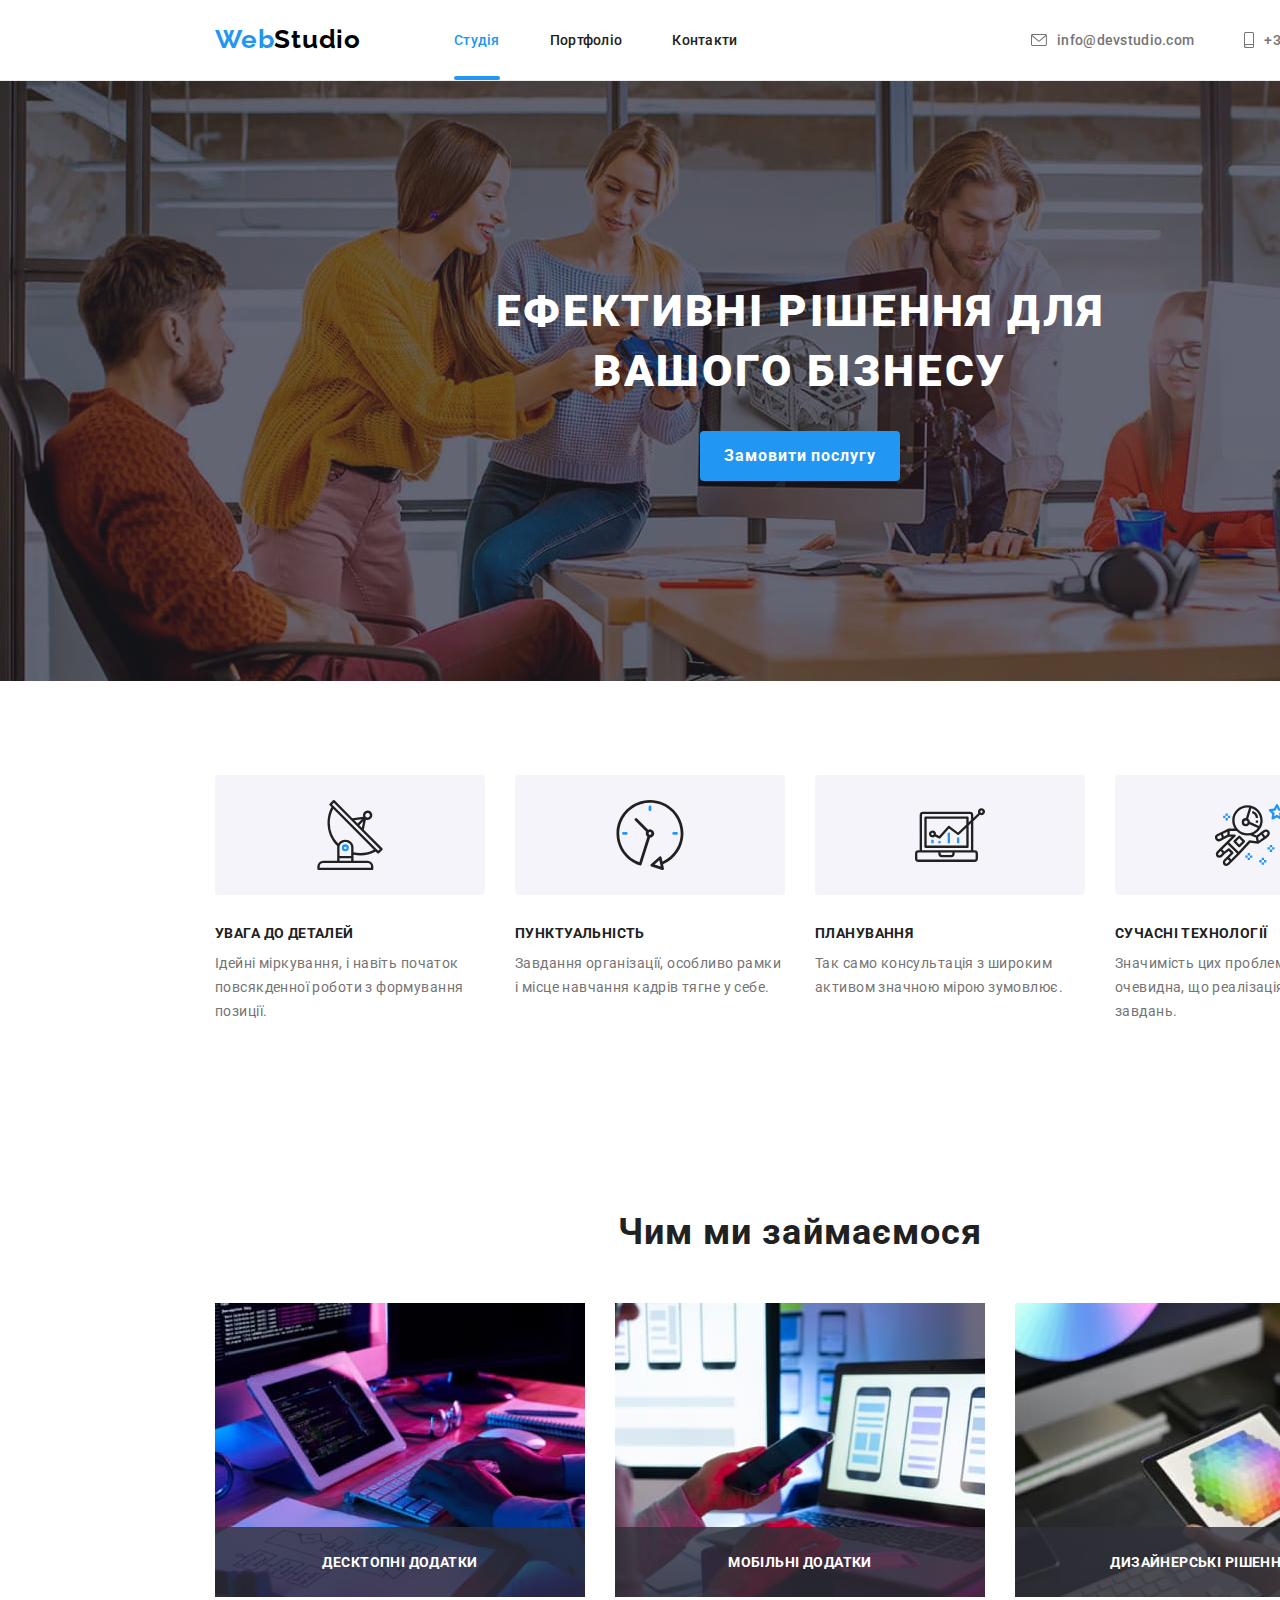
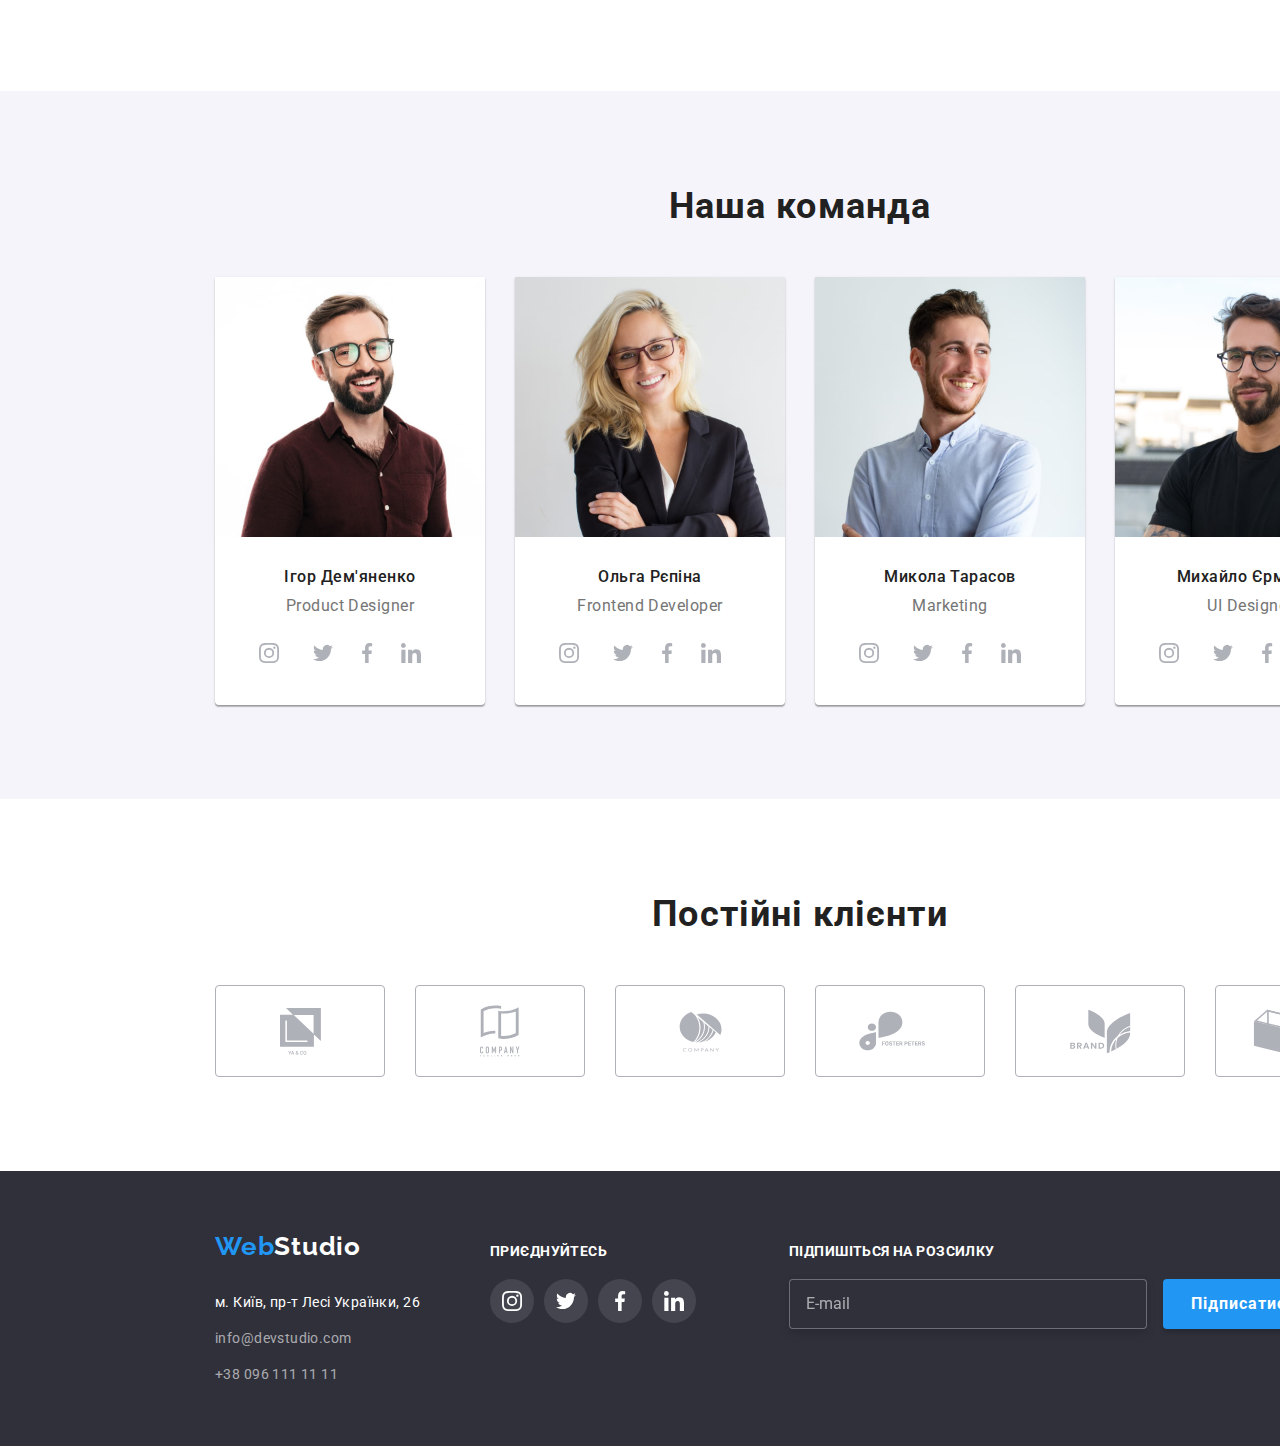
==== index.html @ 1dd20a49 "Виконано рефакторинг HTML-коду та CSS-коду проекту" ====
<!DOCTYPE html>
<html lang="uk">
  <head>
    <meta charset="UTF-8" />
    <meta http-equiv="X-UA-Compatible" content="IE=edge" />
    <meta name="viewport" content="width=device-width, initial-scale=1.0" />
    <title>Web Studio</title>
    <link rel="preconnect" href="https://fonts.googleapis.com" />
    <link rel="preconnect" href="https://fonts.gstatic.com" crossorigin />
    <link
      href="https://fonts.googleapis.com/css2?family=Raleway:wght@700&family=Roboto:wght@400;500;700;900&display=swap"
      rel="stylesheet"
    />
    <link rel="stylesheet" href="./css/main.min.css" />
  </head>
  <body>
    <!-- header -->
    <header class="header">
      <div class="container flex-cont">
        <a class="header-logo" href="./index.html" lang="en" rel="noopener noreferrer nofollow">
          <span class="header-logo__color">Web</span>Studio</a
        >
        <nav class="navigation">
          <ul class="navigation__list list">
            <li class="navigation__item">
              <a
                href="./index.html"
                class="navigation__link current"
                rel="noopener noreferrer nofollow"
                >Студія</a
              >
            </li>
            <li class="navigation__item">
              <a href="./portfolio.html" class="navigation__link" rel="noopener noreferrer nofollow"
                >Портфоліо</a
              >
            </li>
            <li class="navigation__item">
              <a href="/" class="navigation__link" rel="noopener noreferrer nofollow">Контакти</a>
            </li>
          </ul>
        </nav>
        <ul class="contact__list list">
          <li class="contact__item">
            <a
              href="mailto:info@devstudio.com"
              class="contact__mail"
              rel="noopener noreferrer nofollow"
              ><svg class="contact__mail-icon" width="16" height="12">
                <use href="./images/icons.svg#icon-envelope"></use></svg
              >info@devstudio.com</a
            >
          </li>
          <li class="contact__item">
            <a href="tel:+380961111111" class="contact__tel" rel="noopener noreferrer nofollow"
              ><svg class="contact__tel-icon" width="10" height="16">
                <use href="./images/icons.svg#icon-smartphone"></use></svg
              >+38 096 111 11 11</a
            >
          </li>
        </ul>
      </div>
    </header>
    <!-- hero -->
    <main>
      <section class="hero">
        <h1 class="hero__title">ЕФЕКТИВНІ РІШЕННЯ ДЛЯ ВАШОГО БІЗНЕСУ</h1>
        <button data-modal-open type="button" class="hero__button">Замовити послугу</button>
      </section>
      <!-- features -->
      <section class="section">
        <div class="container">
          <h2 class="section-title visually-hidden">Особливості</h2>
          <ul class="features-list list">
            <li class="features-list__item">
              <div class="features-list__content">
                <svg width="70" height="70">
                  <use href="./images/icons.svg#icon-antenna"></use>
                </svg>
              </div>
              <h2 class="features-list__content-title">УВАГА ДО ДЕТАЛЕЙ</h2>
              <p class="features-list__content-text">
                Ідейні міркування, і навіть початок повсякденної роботи з формування позиції.
              </p>
            </li>
            <li class="features-list__item">
              <div class="features-list__content">
                <svg width="70" height="70">
                  <use href="./images/icons.svg#icon-clock"></use>
                </svg>
              </div>
              <h2 class="features-list__content-title">ПУНКТУАЛЬНІСТЬ</h2>
              <p class="features-list__content-text">
                Завдання організації, особливо рамки і місце навчання кадрів тягне у себе.
              </p>
            </li>
            <li class="features-list__item">
              <div class="features-list__content">
                <svg width="70" height="70">
                  <use href="./images/icons.svg#icon-diagram"></use>
                </svg>
              </div>
              <h2 class="features-list__content-title">ПЛАНУВАННЯ</h2>
              <p class="features-list__content-text">
                Так само консультація з широким активом значною мірою зумовлює.
              </p>
            </li>
            <li class="features-list__item">
              <div class="features-list__content">
                <svg width="70" height="70">
                  <use href="./images/icons.svg#icon-astronaut"></use>
                </svg>
              </div>
              <h2 class="features-list__content-title">СУЧАСНІ ТЕХНОЛОГІЇ</h2>
              <p class="features-list__content-text">
                Значимість цих проблем настільки очевидна, що реалізація планових завдань.
              </p>
            </li>
          </ul>
        </div>
      </section>
      <!-- works -->
      <section class="section works">
        <div class="container">
          <h2 class="section-title">Чим ми займаємося</h2>
          <ul class="works-list list">
            <li class="works-list__item">
              <div class="works-list__thumb">
                <img src="./images/work_photo1.jpg" alt="розробка сайту" width="370" height="294" />
                <p class="works-list__text">ДЕСКТОПНІ ДОДАТКИ</p>
              </div>
            </li>
            <li class="works-list__item">
              <div class="works-list__thumb">
                <img src="./images/work_photo2.jpg" alt="прототипування" width="370" height="294" />
                <p class="works-list__text">МОБІЛЬНІ ДОДАТКИ</p>
              </div>
            </li>
            <li class="works-list__item">
              <div class="works-list__thumb">
                <img src="./images/work_photo3.jpg" alt="дизайн" width="370" height="294" />
                <p class="works-list__text">ДИЗАЙНЕРСЬКІ РІШЕННЯ</p>
              </div>
            </li>
          </ul>
        </div>
      </section>
      <!-- team -->
      <section class="section teams">
        <div class="container">
          <h2 class="section-title">Наша команда</h2>
          <ul class="teams__list list">
            <li class="teams__item">
              <img src="./images/team1.jpg" alt="Дизайнер продукту" width="270" height="260" />
              <h3 class="teams__title">Ігор Дем'яненко</h3>
              <p class="teams__text">Product Designer</p>
              <div class="social-container">
                <ul class="social-container__list list">
                  <li class="social-container__item">
                    <a href="/" class="social-container__link" rel="noopener noreferrer nofollow"
                      ><svg class="social-container__icon" width="20" height="20">
                        <use href="./images/icons.svg#icon-instagram"></use></svg
                    ></a>
                  </li>
                  <li class="social-item">
                    <a href="/" class="social-container__link" rel="noopener noreferrer nofollow"
                      ><svg class="social-container__icon" width="20" height="20">
                        <use href="./images/icons.svg#icon-twitter"></use></svg
                    ></a>
                  </li>
                  <li class="social-item">
                    <a href="/" class="social-container__link" rel="noopener noreferrer nofollow"
                      ><svg class="social-container__icon" width="20" height="20">
                        <use href="./images/icons.svg#icon-facebook"></use></svg
                    ></a>
                  </li>
                  <li class="social-item">
                    <a href="/" class="social-container__link" rel="noopener noreferrer nofollow"
                      ><svg class="social-container__icon" width="20" height="20">
                        <use href="./images/icons.svg#icon-linkedin"></use></svg
                    ></a>
                  </li>
                </ul>
              </div>
            </li>
            <li class="teams__item">
              <img src="./images/team2.jpg" alt="Розробник інтерфейсу" width="270" height="260" />
              <h3 class="teams__title">Ольга Рєпіна</h3>
              <p class="teams__text">Frontend Developer</p>
              <div class="social-container">
                <ul class="social-container__list list">
                  <li class="social-container__item">
                    <a href="/" class="social-container__link" rel="noopener noreferrer nofollow"
                      ><svg class="social-container__icon" width="20" height="20">
                        <use href="./images/icons.svg#icon-instagram"></use></svg
                    ></a>
                  </li>
                  <li class="social-item">
                    <a href="/" class="social-container__link" rel="noopener noreferrer nofollow"
                      ><svg class="social-container__icon" width="20" height="20">
                        <use href="./images/icons.svg#icon-twitter"></use></svg
                    ></a>
                  </li>
                  <li class="social-item">
                    <a href="/" class="social-container__link" rel="noopener noreferrer nofollow"
                      ><svg class="social-container__icon" width="20" height="20">
                        <use href="./images/icons.svg#icon-facebook"></use></svg
                    ></a>
                  </li>
                  <li class="social-item">
                    <a href="/" class="social-container__link" rel="noopener noreferrer nofollow"
                      ><svg class="social-container__icon" width="20" height="20">
                        <use href="./images/icons.svg#icon-linkedin"></use></svg
                    ></a>
                  </li>
                </ul>
              </div>
            </li>
            <li class="teams__item">
              <img src="./images/team3.jpg" alt="Маркетинг" width="270" height="260" />
              <h3 class="teams__title">Микола Тарасов</h3>
              <p class="teams__text">Marketing</p>
              <div class="social-container">
                <ul class="social-container__list list">
                  <li class="social-container__item">
                    <a href="/" class="social-container__link" rel="noopener noreferrer nofollow"
                      ><svg class="social-container__icon" width="20" height="20">
                        <use href="./images/icons.svg#icon-instagram"></use></svg
                    ></a>
                  </li>
                  <li class="social-item">
                    <a href="/" class="social-container__link" rel="noopener noreferrer nofollow"
                      ><svg class="social-container__icon" width="20" height="20">
                        <use href="./images/icons.svg#icon-twitter"></use></svg
                    ></a>
                  </li>
                  <li class="social-item">
                    <a href="/" class="social-container__link" rel="noopener noreferrer nofollow"
                      ><svg class="social-container__icon" width="20" height="20">
                        <use href="./images/icons.svg#icon-facebook"></use></svg
                    ></a>
                  </li>
                  <li class="social-item">
                    <a href="/" class="social-container__link" rel="noopener noreferrer nofollow"
                      ><svg class="social-container__icon" width="20" height="20">
                        <use href="./images/icons.svg#icon-linkedin"></use></svg
                    ></a>
                  </li>
                </ul>
              </div>
            </li>
            <li class="teams__item">
              <img
                src="./images/team4.jpg"
                alt="Дизайнер інтерфейсу користувача"
                width="270"
                height="260"
              />
              <h3 class="teams__title">Михайло Єрмаков</h3>
              <p class="teams__text">UI Designer</p>
              <div class="social-container">
                <ul class="social-container__list list">
                  <li class="social-container__item">
                    <a href="/" class="social-container__link" rel="noopener noreferrer nofollow"
                      ><svg class="social-container__icon" width="20" height="20">
                        <use href="./images/icons.svg#icon-instagram"></use></svg
                    ></a>
                  </li>
                  <li class="social-item">
                    <a href="/" class="social-container__link" rel="noopener noreferrer nofollow"
                      ><svg class="social-container__icon" width="20" height="20">
                        <use href="./images/icons.svg#icon-twitter"></use></svg
                    ></a>
                  </li>
                  <li class="social-item">
                    <a href="/" class="social-container__link" rel="noopener noreferrer nofollow"
                      ><svg class="social-container__icon" width="20" height="20">
                        <use href="./images/icons.svg#icon-facebook"></use></svg
                    ></a>
                  </li>
                  <li class="social-item">
                    <a href="/" class="social-container__link" rel="noopener noreferrer nofollow"
                      ><svg class="social-container__icon" width="20" height="20">
                        <use href="./images/icons.svg#icon-linkedin"></use></svg
                    ></a>
                  </li>
                </ul>
              </div>
            </li>
          </ul>
        </div>
      </section>
      <!-- clients -->
      <section class="section">
        <h2 class="section-title">Постійні клієнти</h2>
        <ul class="clients-list list">
          <li class="clients-list__item">
            <a href="/" rel="noopener noreferrer nofollow" class="clients-list__link"
              ><svg class="clients-list__icon" width="41" height="47">
                <use href="./images/icons.svg#icon-company1"></use></svg
            ></a>
          </li>
          <li class="clients-list__item">
            <a href="/" rel="noopener noreferrer nofollow" class="clients-list__link"
              ><svg class="clients-list__icon" width="40" height="52">
                <use href="./images/icons.svg#icon-company2"></use></svg
            ></a>
          </li>
          <li class="clients-list__item">
            <a href="/" rel="noopener noreferrer nofollow" class="clients-list__link"
              ><svg class="clients-list__icon" width="43" height="41">
                <use href="./images/icons.svg#icon-company3"></use></svg
            ></a>
          </li>
          <li class="clients-list__item">
            <a href="/" rel="noopener noreferrer nofollow" class="clients-list__link"
              ><svg class="clients-list__icon" width="84" height="40">
                <use href="./images/icons.svg#icon-company4"></use></svg
            ></a>
          </li>
          <li class="clients-list__item">
            <a href="/" rel="noopener noreferrer nofollow" class="clients-list__link"
              ><svg class="clients-list__icon" width="63" height="45">
                <use href="./images/icons.svg#icon-company5"></use></svg
            ></a>
          </li>
          <li class="clients-list__item">
            <a href="/" rel="noopener noreferrer nofollow" class="clients-list__link"
              ><svg class="clients-list__icon" width="94" height="44">
                <use href="./images/icons.svg#icon-company6"></use></svg
            ></a>
          </li>
        </ul>
      </section>
    </main>
    <!-- basement(footer) -->
    <footer class="footer">
      <div class="container flex-cont">
        <div class="footer-logo-address">
          <a class="footer-logo" href="./index.html" rel="noopener noreferrer nofollow"
            ><span class="footer-logo__color">Web</span>Studio</a
          >
          <address>
            <ul class="address-list list">
              <li class="address-list__item">
                <a
                  href="https://www.google.com.ua/maps/place/%D0%B1%D1%83%D0%BB.+%D0%9B%D0%B5%D1%81%D0%B8+%D0%A3%D0%BA%D1%80%D0%B0%D0%B8%D0%BD%D0%BA%D0%B8,+26,+%D0%9A%D0%B8%D0%B5%D0%B2,+02000/@50.4265841,30.5361971,17z/data=!3m1!4b1!4m5!3m4!1s0x40d4cf0e033ecbe9:0x57a4dffefec77da0!8m2!3d50.4265807!4d30.5383858?hl=ru"
                  class="address-list__maps"
                  target="_blank"
                  rel="noopener noreferrer nofollow"
                  >м. Київ, пр-т Лесі Українки, 26</a
                >
              </li>
              <li class="address-list__item">
                <a
                  href="mailto:info@devstudio.com"
                  class="address-list__mail"
                  rel="noopener noreferrer nofollow"
                  >info@devstudio.com</a
                >
              </li>
              <li class="address-list__item">
                <a
                  href="tel:+3809611111"
                  class="address-list__tel"
                  rel="noopener noreferrer nofollow"
                  >+38 096 111 11 11</a
                >
              </li>
            </ul>
          </address>
        </div>
        <div class="footer-social">
          <h3 class="footer-social__title">ПРИЄДНУЙТЕСЬ</h3>
          <ul class="footer-social__list list">
            <li class="footer-social__item">
              <a href="/" class="footer-social__link" rel="noopener noreferrer nofollow"
                ><svg class="footer-social__icon" width="20" height="20">
                  <use href="./images/icons.svg#icon-instagram"></use></svg
              ></a>
            </li>
            <li class="footer-social__item">
              <a href="/" class="footer-social__link" rel="noopener noreferrer nofollow"
                ><svg class="footer-social__icon" width="20" height="20">
                  <use href="./images/icons.svg#icon-twitter"></use></svg
              ></a>
            </li>
            <li class="footer-social__item">
              <a href="/" class="footer-social__link" rel="noopener noreferrer nofollow"
                ><svg class="footer-social__icon" width="20" height="20">
                  <use href="./images/icons.svg#icon-facebook"></use></svg
              ></a>
            </li>
            <li class="footer-social__item">
              <a href="/" class="footer-social__link" rel="noopener noreferrer nofollow"
                ><svg class="footer-social__icon" width="20" height="20">
                  <use href="./images/icons.svg#icon-linkedin"></use></svg
              ></a>
            </li>
          </ul>
        </div>
        <div class="footer-form">
          <h3 class="footer-form__title">ПІДПИШІТЬСЯ НА РОЗСИЛКУ</h3>
          <form name="footer-form" class="footer-form__form">
            <label for="email"></label>
            <input
              type="email"
              name="email"
              placeholder="E-mail"
              class="footer-form__input"
              id="email"
            />
            <button type="submit" class="footer-form__btn">
              Підписатися<svg class="footer-form__btn-icon" width="24" height="24">
                <use href="./images/icons.svg#icon-icon-send"></use>
              </svg>
            </button>
          </form>
        </div>
      </div>
    </footer>
    <div class="backdrop is-hidden" data-modal>
      <div class="modal">
        <button data-modal-close class="modal__btn-close">
          <svg width="18" height="18">
            <use href="./images/icons.svg#icon-close-black-button"></use>
          </svg>
        </button>
        <p class="modal__title">Залиште свої дані, ми вам передзвонимо</p>
        <form name="modal-form" class="modal-form">
          <div class="modal-form__container">
            <label for="name">Ім'я</label>
            <input type="name" name="name" id="name" class="modal-form__input" />
            <svg class="modal-form__icon" width="18" height="18">
              <use href="./images/icons.svg#icon-person-black-modal"></use>
            </svg>
          </div>
          <div class="modal-form__container">
            <label for="tel">Телефон</label>
            <input type="tel" name="tel" id="tel" class="modal-form__input" />
            <svg class="modal-form__icon" width="18" height="18">
              <use href="./images/icons.svg#icon-phone-black-modal"></use>
            </svg>
          </div>
          <div class="modal-form__container">
            <label for="email">Пошта</label>
            <input type="email" name="email" id="email" class="modal-form__input" />
            <svg class="modal-form__icon" width="18" height="18">
              <use href="./images/icons.svg#icon-email-black-modal"></use>
            </svg>
          </div>
          <div class="modal-form__textarea-container">
            <label for="comment">Коментар</label>
            <textarea
              name="comment"
              id="comment"
              placeholder="Введіть текст"
              class="modal-form__textarea"
            ></textarea>
          </div>
          <label class="modal-form__checkbox">
            <input type="checkbox" name="checkbox" class="modal-form__checkbox-input" />
            <span class="modal-form__checkbox-icon"></span>
            Погоджуюся з розсилкою та приймаю<a
              href="/"
              rel="noopener noreferrer nofollow"
              target="_blank"
              class="modal-form__checkbox-link"
              >Умови договору</a
            >
          </label>
          <button type="submit" class="modal-form__btn">Відправити</button>
        </form>
      </div>
    </div>
    <script src="./js/modal.js"></script>
  </body>
</html>
---- css/main.min.css ----
/*! modern-normalize v1.1.0 | MIT License | https://github.com/sindresorhus/modern-normalize */*,::before,::after{box-sizing:border-box}html{line-height:1.15;-webkit-text-size-adjust:100%;-moz-tab-size:4;-o-tab-size:4;tab-size:4}body{margin:0;font-family:system-ui,"Segoe UI",Roboto,Helvetica,Arial,sans-serif,"Apple Color Emoji","Segoe UI Emoji"}hr{height:0;color:inherit}abbr[title]{-webkit-text-decoration:underline dotted;text-decoration:underline dotted}b,strong{font-weight:bolder}code,kbd,samp,pre{font-family:ui-monospace,SFMono-Regular,Consolas,"Liberation Mono",Menlo,monospace;font-size:1em}small{font-size:80%}sub,sup{font-size:75%;line-height:0;position:relative;vertical-align:baseline}sub{bottom:-0.25em}sup{top:-0.5em}table{text-indent:0;border-color:inherit}button,input,optgroup,select,textarea{font-family:inherit;font-size:100%;line-height:1.15;margin:0}button,select{text-transform:none}button,[type=button],[type=reset],[type=submit]{-webkit-appearance:button}::-moz-focus-inner{border-style:none;padding:0}:-moz-focusring{outline:1px dotted ButtonText}:-moz-ui-invalid{box-shadow:none}legend{padding:0}progress{vertical-align:baseline}::-webkit-inner-spin-button,::-webkit-outer-spin-button{height:auto}[type=search]{-webkit-appearance:textfield;outline-offset:-2px}::-webkit-search-decoration{-webkit-appearance:none}::-webkit-file-upload-button{-webkit-appearance:button;font:inherit}summary{display:list-item}body{font-family:Roboto,sans-serif;background-color:#fff;color:#212121;width:1600px;margin:0 auto}.list{padding:0;margin:0;list-style:none}a{text-decoration:none}img{display:block;max-width:100%;padding:0}h1,h2,h3,h4,h5,h6,p{margin:0}ul{list-style:none;padding:0;margin:0}.visually-hidden{position:absolute;width:1px;height:1px;margin:-1px;border:0;padding:0;white-space:nowrap;-webkit-clip-path:inset(100%);clip-path:inset(100%);clip:rect(0 0 0 0);overflow:hidden}.container{width:1200px;padding-left:15px;padding-right:15px;margin-left:auto;margin-right:auto}.flex-cont{display:flex}.section{padding-top:94px;padding-bottom:94px}.section-title{font-weight:700;font-size:36px;line-height:1.1666666667;letter-spacing:.03em;text-align:center;margin-top:0;margin-bottom:50px}.header-logo{display:block;font-family:Raleway;font-weight:700;font-size:26px;line-height:1.1923076923;letter-spacing:.03em;color:#000;text-decoration:none;padding-top:24px;padding-bottom:25px}.header-logo__color{color:#2196f3}.footer-logo{display:inline-block;color:#fff;font-family:Raleway;font-weight:700;font-size:26px;line-height:1.1923076923;letter-spacing:.03em;text-decoration:none}.footer-logo__color{color:#2196f3}.hero__button{background-color:#2196f3;color:#fff;border-color:#2196f3;font-family:Roboto,sans-serif;font-size:16px;font-weight:700;line-height:1.875;letter-spacing:.06em;text-align:center;display:inline-block;border-radius:4px;border:0;cursor:pointer;padding:10px 24px;box-shadow:0px 4px 4px rgba(0,0,0,.15)}.footer-form__btn{background-color:#2196f3;color:#fff;border-color:#2196f3;font-family:Roboto,sans-serif;font-size:16px;font-weight:700;line-height:1.875;letter-spacing:.06em;text-align:center;display:inline-flex;align-items:center;border-radius:4px;border:0;cursor:pointer;padding:10px 28px;margin-left:12px;box-shadow:0px 4px 4px rgba(0,0,0,.15)}.footer-form__btn-icon{fill:#fff;margin-left:10px}.modal-form__btn{color:#fff;border-color:#2196f3;background-color:#2196f3;font-size:16px;font-weight:700;line-height:1.875;letter-spacing:.06em;text-align:center;font-family:Roboto,sans-serif;border-radius:4px;border:0;cursor:pointer;padding:10px 52px;margin-left:112px;box-shadow:0px 4px 4px rgba(0,0,0,.15);display:inline-block}.modal__btn-close{position:absolute;display:inline-flex;align-items:center;background-color:#fff;top:8px;right:8px;width:30px;height:30px;border-radius:50%;border:1px solid rgba(0,0,0,.1);cursor:pointer;transition:fill 250ms cubic-bezier(0.4, 0, 0.2, 1)}.modal__btn-close:hover,.modal__btn-close:focus{fill:#2196f3}.portfolio-buttons__list-buttons{background-color:#f5f4fa;color:#212121;font-family:inherit;font-size:16px;font-weight:500;line-height:1.625;letter-spacing:.03em;border-radius:4px;border:0;border-color:#f5f4fa;cursor:pointer;padding:6px 22px;transition:background-color 250ms cubic-bezier(0.4, 0, 0.2, 1),color 250ms cubic-bezier(0.4, 0, 0.2, 1),box-shadow 250ms cubic-bezier(0.4, 0, 0.2, 1)}.portfolio-buttons__list-buttons:hover,.portfolio-buttons__list-buttons:focus{background-color:#2196f3;color:#fff;box-shadow:0px 3px 1px rgba(0,0,0,.1),0px 1px 2px rgba(0,0,0,.08),0px 2px 2px rgba(0,0,0,.12)}.header{border-bottom:1px solid #ececec}.navigation__list{display:flex;margin-left:93px}.navigation__list .navigation__item:not(:last-child){margin-right:50px}.navigation__list .navigation__link{display:block;color:#212121;font-size:14px;font-weight:500;line-height:1.1428571429;letter-spacing:.02em;text-decoration:none;padding-top:32px;padding-bottom:32px;transition:color 250ms cubic-bezier(0.4, 0, 0.2, 1)}.navigation__list .navigation__link:hover,.navigation__list .navigation__link:focus{color:#2196f3}.navigation__list .navigation__link.current{color:#2196f3}.navigation__item{position:relative}.current::after{position:absolute;content:"";bottom:0;left:0;width:100%;height:4px;background-color:#2196f3;border-radius:2px}.contact__list{display:flex;margin-left:auto;align-items:center}.contact__list .contact__item+.contact__item{margin-left:50px}.contact__mail{display:inline-flex;color:#757575;font-size:14px;font-weight:500;line-height:1.1428571429;letter-spacing:.02em;text-decoration:none;align-items:center;padding-top:32px;padding-bottom:32px;transition:color 250ms cubic-bezier(0.4, 0, 0.2, 1)}.contact__mail:hover,.contact__mail:focus{color:#2196f3}.contact__mail-icon{margin-right:10px;fill:currentColor}.contact__tel{display:inline-flex;color:#757575;font-size:14px;font-weight:500;line-height:1.1428571429;letter-spacing:.02em;text-decoration:none;align-items:center;padding-top:32px;padding-bottom:32px;transition:color 250ms cubic-bezier(0.4, 0, 0.2, 1)}.contact__tel:link:hover,.contact__tel:link:focus{color:#2196f3}.contact__tel-icon{margin-right:10px;fill:currentColor}.hero{display:block;background-color:#c4c4c4;background-image:linear-gradient(to right, rgba(47, 48, 58, 0.4), rgba(47, 48, 58, 0.4)),url("../images/herobgimage.jpg");max-width:1600px;height:600px;text-align:center;text-transform:uppercase;padding-top:200px;padding-bottom:200px}.hero__title{color:#fff;width:696px;font-weight:900;font-size:44px;line-height:1.3636363636;letter-spacing:.06em;margin:0 auto 30px}.features-list{display:flex}.features-list__item:not(:last-child){margin-right:30px}.features-list__content{display:flex;justify-content:center;align-items:center;background-color:#f5f4fa;width:270px;height:120px;margin-bottom:30px;border-radius:4px}.features-list__content-title{font-size:14px;line-height:1.1428571429;letter-spacing:.03em;margin-top:0;margin-bottom:10px}.features-list__content-text{margin-top:0;margin-bottom:0}.features-list .features-list__content-title{font-size:14px;font-weight:700;line-height:1.1428571429;letter-spacing:.03em}.features-list .features-list__content-text{color:#757575;font-size:14px;font-weight:400;line-height:1.7142857143;letter-spacing:.03em}.works{padding-bottom:94px}.works-list{display:flex}.works-list__item:not(:last-child){margin-right:30px}.works-list__thumb{position:relative;display:flex}.works-list__text{position:absolute;background-color:rgba(47,48,58,.8);color:#fff;margin:0;padding:27px;bottom:0;width:100%;font-weight:700;font-size:14px;line-height:1.1428571429;letter-spacing:.03em;text-align:center;text-transform:uppercase}.teams{background-color:#f5f4fa}.teams__list{display:flex}.teams__item:not(:last-child){margin-right:30px}.teams__list .teams__item{background-color:#fff}.teams__item{box-shadow:0px 1px 3px rgba(0,0,0,.12),0px 1px 1px rgba(0,0,0,.14),0px 2px 1px rgba(0,0,0,.2);border-radius:0px 0px 4px 4px}.teams__list .teams__title{font-size:16px;font-weight:500;line-height:1.1875;letter-spacing:.03em;text-align:center;margin-top:30px;margin-bottom:0}.teams__list .teams__text{color:#757575;font-size:16px;font-weight:400;line-height:1.1875;letter-spacing:.03em;text-align:center;margin-top:10px}.social-container{margin:16px 32px 30px}.social-container__list{display:flex}.social-container__item:not(:last-child){margin-right:10px}.social-container__link{display:flex;justify-content:center;align-items:center;color:#afb1b8;width:44px;height:44px;border-radius:50%;transition:background-color 250ms cubic-bezier(0.4, 0, 0.2, 1),color 250ms cubic-bezier(0.4, 0, 0.2, 1)}.social-container__link:hover,.social-container__link:focus{background-color:#2196f3;color:#fff}.social-container__icon{fill:currentColor}.clients-list{display:flex;justify-content:center;padding:0;margin:0}.clients-list__item:not(:last-child){margin-right:30px}.clients-list__link{display:flex;justify-content:center;align-items:center;color:#afb1b8;width:170px;height:92px;border:1px solid #afb1b8;border-radius:4px;transition:background-color 250ms cubic-bezier(0.4, 0, 0.2, 1),color 250ms cubic-bezier(0.4, 0, 0.2, 1),border-color 250ms cubic-bezier(0.4, 0, 0.2, 1)}.clients-list__link:hover,.clients-list__link:focus{background-color:#fff;color:#2196f3;border-color:#2196f3}.clients-list__icon{fill:currentColor}.footer{background-color:#2f303a;padding-top:60px;padding-bottom:60px}.footer-logo-address{margin-right:70px}.address-list .address-list__maps{color:#fff;font-size:14px;font-weight:400;line-height:1.7142857143;letter-spacing:.03em;text-decoration:none;font-style:normal;margin-top:28px;transition:color 250ms cubic-bezier(0.4, 0, 0.2, 1)}.address-list .address-list__maps.address-list__maps:hover,.address-list .address-list__maps.address-list__maps:focus{color:#2196f3}.address-list__item .address-list__maps{display:inline-block}.address-list .address-list__mail{color:rgba(255,255,255,.6);font-size:14px;font-weight:400;line-height:1.7142857143;letter-spacing:.03em;text-decoration:none;font-style:normal;margin-top:12px;transition:color 250ms cubic-bezier(0.4, 0, 0.2, 1)}.address-list .address-list__mail.address-list__mail:hover,.address-list .address-list__mail.address-list__mail:focus{color:#2196f3}.address-list__item .address-list__mail{display:inline-block;padding:0}.address-list .address-list__tel{color:rgba(255,255,255,.6);font-size:14px;font-weight:400;line-height:1.7142857143;letter-spacing:.03em;text-decoration:none;font-style:normal;margin-top:12px;transition:color 250ms cubic-bezier(0.4, 0, 0.2, 1)}.address-list .address-list__tel.address-list__tel:hover,.address-list .address-list__tel.address-list__tel:focus{color:#2196f3}.address-list__item .address-list__tel{display:inline-block;padding:0}.footer-social{display:flex;flex-direction:column;margin-top:12px;margin-right:93px}.footer-social__title{color:#fff;font-weight:700;font-size:14px;line-height:1.1428571429;letter-spacing:.03em;text-transform:uppercase;margin:0}.footer-social__list{display:flex}.footer-social__link{display:flex;justify-content:center;align-items:center;color:#fff;background-color:rgba(255,255,255,.1);width:44px;height:44px;border-radius:50%;margin-top:20px;transition:background-color 250ms cubic-bezier(0.4, 0, 0.2, 1)}.footer-social__link:hover,.footer-social__link:focus{background-color:#2196f3}.footer-social__item:not(:last-child){margin-right:10px}.footer-social__icon{fill:#fff}.footer-form{display:flex;flex-direction:column;margin-top:12px}.footer-form__title{color:#fff;font-weight:700;font-size:14px;line-height:1.1428571429;letter-spacing:.03em;text-transform:uppercase;margin:0}.footer-form__form{margin-top:20px}.footer-form__input{background-color:#2f303a;color:#fff;min-width:358px;min-height:50px;border:1px solid rgba(255,255,255,.3);filter:drop-shadow(0px 4px 4px rgba(0, 0, 0, 0.15));border-radius:4px;padding-left:16px}.footer-form__input::-moz-placeholder{color:rgba(255,255,255,.6)}.footer-form__input:-ms-input-placeholder{color:rgba(255,255,255,.6)}.footer-form__input::placeholder{color:rgba(255,255,255,.6)}.backdrop{position:fixed;background-color:rgba(0,0,0,.2);top:0;left:0;width:100%;height:100%;transition:opacity 250ms cubic-bezier(0.4, 0, 0.2, 1),visibility 250ms cubic-bezier(0.4, 0, 0.2, 1)}.backdrop.is-hidden{opacity:0;visibility:hidden;pointer-events:none}.modal{position:absolute;top:50%;left:50%;min-width:528px;min-height:581px;background-color:#fff;box-shadow:0px 1px 3px rgba(0,0,0,.12),0px 1px 1px rgba(0,0,0,.14),0px 2px 1px rgba(0,0,0,.2);border-radius:4px;transform:translate(-50%, -50%) scale(1);transition:transform 250ms cubic-bezier(0.4, 0, 0.2, 1);padding:40px}.backdrop.is-hidden .modal{transform:translate(-50%, -50%) scale(0)}.modal__title{font-weight:700;font-size:20px;line-height:1.15;text-align:center;letter-spacing:.03em;color:#212121;margin:0 0 12px}.modal-form__container{margin-bottom:10px;position:relative}.modal-form__container label{display:block;font-weight:400;font-size:12px;line-height:1.1666666667;letter-spacing:.01em;color:#757575;margin-bottom:4px}.modal-form__input{width:100%;height:40px;border:1px solid rgba(33,33,33,.2);border-radius:4px;padding-left:42px;transition:border-color 250ms cubic-bezier(0.4, 0, 0.2, 1)}.modal-form__input:focus-visible{outline:none;border-color:#2196f3}.modal-form__input:hover~.modal-form__icon,.modal-form__input:focus~.modal-form__icon{fill:#2196f3}.modal-form__icon{position:absolute;top:50%;left:12px;transition:fill 250ms cubic-bezier(0.4, 0, 0.2, 1)}.modal-form__textarea-container{margin-bottom:20px}.modal-form__textarea-container.modal-form__textarea::-moz-placeholder{font-weight:400;font-size:12px;line-height:1.1666666667;letter-spacing:.01em;color:rgba(117,117,117,.5)}.modal-form__textarea-container.modal-form__textarea:-ms-input-placeholder{font-weight:400;font-size:12px;line-height:1.1666666667;letter-spacing:.01em;color:rgba(117,117,117,.5)}.modal-form__textarea-container.modal-form__textarea::placeholder{font-weight:400;font-size:12px;line-height:1.1666666667;letter-spacing:.01em;color:rgba(117,117,117,.5)}.modal-form__textarea-container label{display:block;font-weight:400;font-size:12px;line-height:1.1666666667;letter-spacing:.01em;color:#757575;margin-bottom:4px}.modal-form__textarea{width:100%;height:120px;border:1px solid rgba(33,33,33,.2);border-radius:4px;padding:12px 16px;resize:none;transition:border-color 250ms cubic-bezier(0.4, 0, 0.2, 1)}.modal-form__textarea:focus-visible{outline:none;border-color:#2196f3}.modal-form__checkbox{margin-bottom:30px;display:flex;justify-content:center;align-items:center;font-weight:400;font-size:14px;line-height:1.7142857143;letter-spacing:.03em;color:#757575;margin-left:8px}.modal-form__checkbox-input{position:absolute;width:1px;height:1px;margin:-1px;border:0;padding:0;white-space:nowrap;-webkit-clip-path:inset(100%);clip-path:inset(100%);clip:rect(0 0 0 0);overflow:hidden}.modal-form__checkbox-input:checked+.modal-form__checkbox-icon{background-color:#2196f3;border-color:#2196f3;background-image:url(../images/icon-check-modal.svg);background-size:contain;background-origin:border-box}.modal-form__checkbox-icon{display:inline-block;width:16px;height:15px;border:2px solid #000;border-radius:2px;margin-right:8px;transition:background-color 250ms cubic-bezier(0.4, 0, 0.2, 1)}.modal-form__checkbox-link{font-weight:400;font-size:14px;line-height:1.7142857143;letter-spacing:.03em;-webkit-text-decoration:underline solid #2196f3;text-decoration:underline solid #2196f3;text-underline-offset:3px;color:#2196f3;margin-left:8px;border-bottom:#2196f3}.portfolio-buttons__list{display:flex;justify-content:center}.portfolio-buttons__list-item:not(:last-child){margin-right:8px}.portfolio-content__list{display:flex;flex-wrap:wrap;padding-top:56px}.portfolio-content__list-item{width:370px;margin-right:30px;margin-bottom:30px}.portfolio-content__list-item:nth-child(3n){margin-right:0}.portfolio-content__list-item:nth-last-child(-n+3){margin-bottom:0}.portfolio-content__list-link{position:relative;display:block;text-decoration:none;color:#000;transition:background-color 250ms cubic-bezier(0.4, 0, 0.2, 1),box-shadow 250ms cubic-bezier(0.4, 0, 0.2, 1)}.portfolio-content__list-link:hover{background-color:#fff;box-shadow:0px 1px 1px rgba(0,0,0,.12),0px 4px 4px rgba(0,0,0,.06),1px 4px 6px rgba(0,0,0,.16)}.portfolio-content__list-link:hover .portfolio-content__thumb-text{transform:translateY(0)}.portfolio-content__thumb{position:relative;overflow:hidden}.portfolio-content__thumb-text{position:absolute;top:0;color:#fff;background-color:rgba(33,150,243,.9);font-weight:400;font-size:18px;line-height:1.5555555556;letter-spacing:.03em;padding:63px 24px;margin:0;height:100%;transform:translateY(101%);transition:transform 250ms cubic-bezier(0.4, 0, 0.2, 1);overflow:auto}.portfolio-cards__container{border-bottom:1px solid #eee;border-left:1px solid #eee;border-right:1px solid #eee}.portfolio-content__list-item .portfolio-cards__container-title{margin-bottom:0}.portfolio-content__list .portfolio-cards__container-title{font-size:18px;font-weight:700;line-height:2;letter-spacing:.06em;padding-top:20px;padding-left:24px;padding-right:24px}.portfolio-content__list .portfolio-cards__container-text{color:#757575;font-size:16px;font-weight:400;line-height:1.875;letter-spacing:.03em;margin-top:4px;margin-bottom:20px;padding-left:24px;padding-right:24px}/*# sourceMappingURL=main.min.css.map */
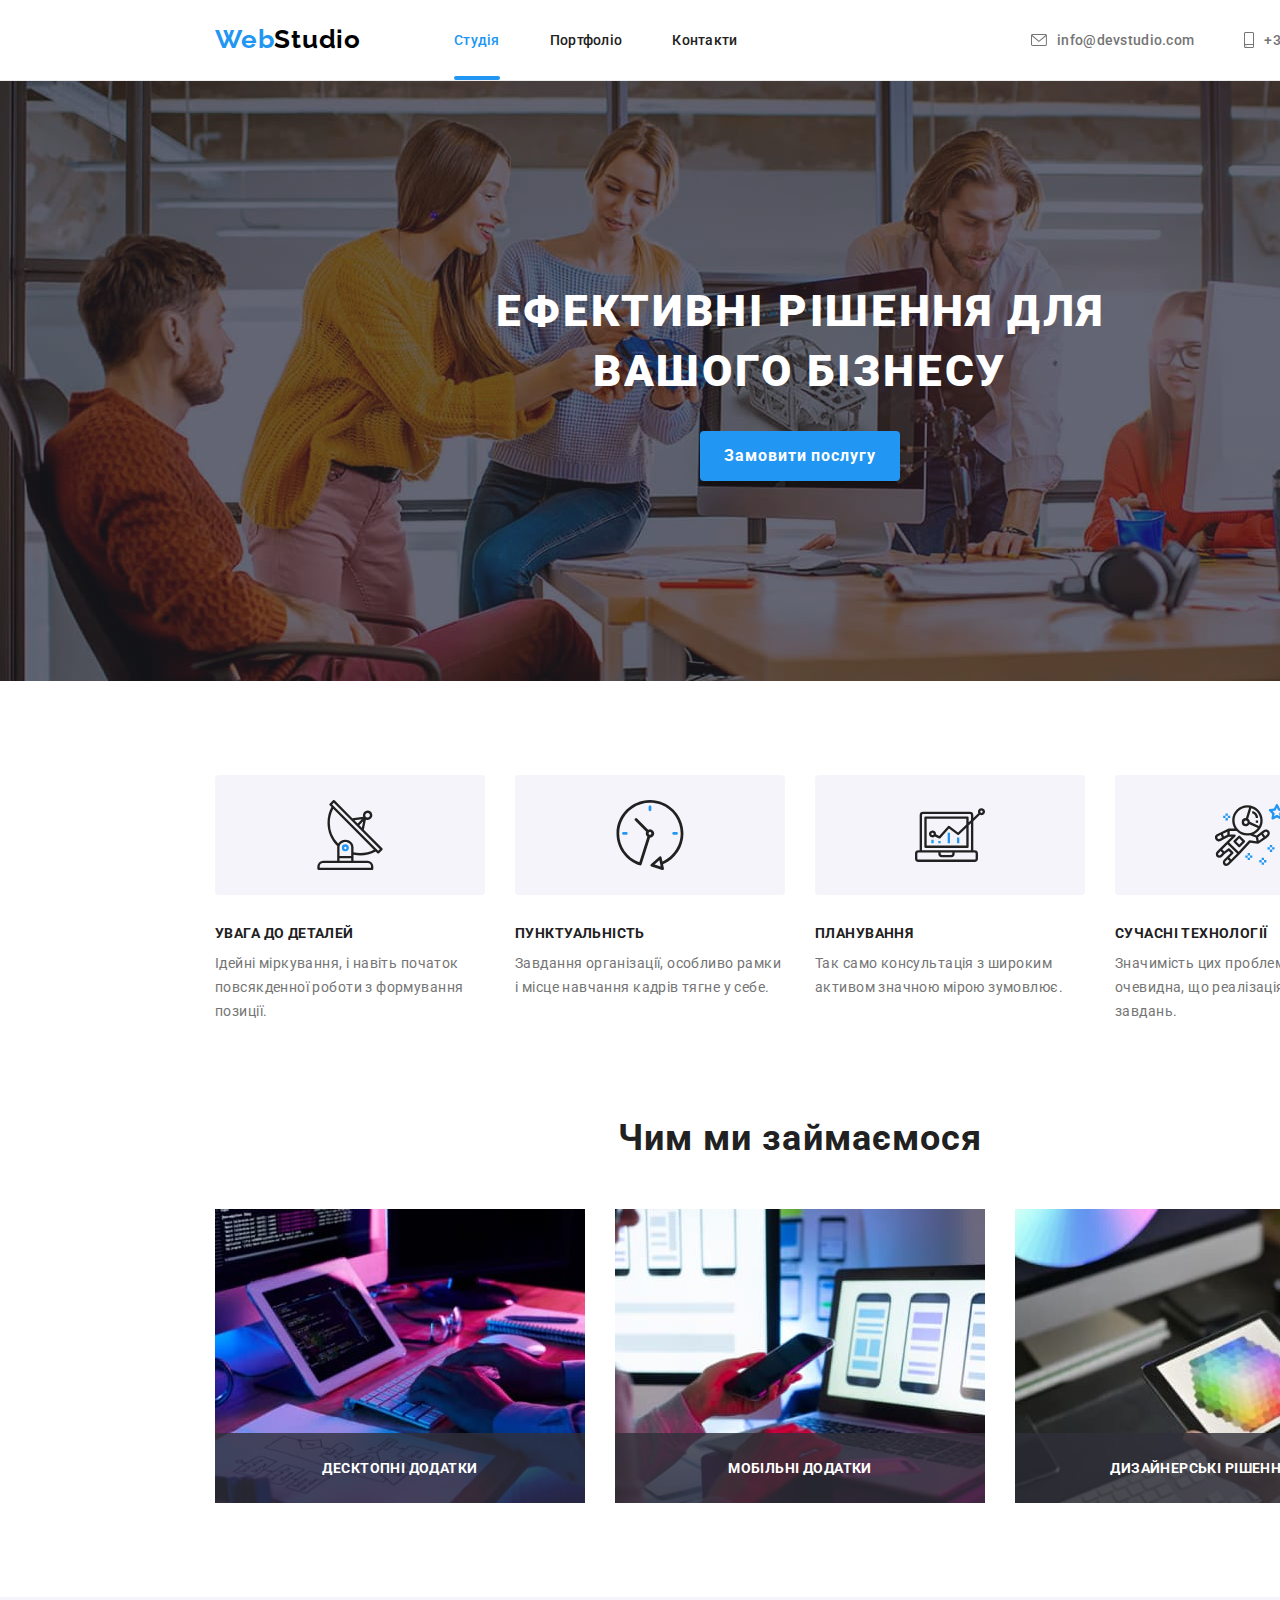
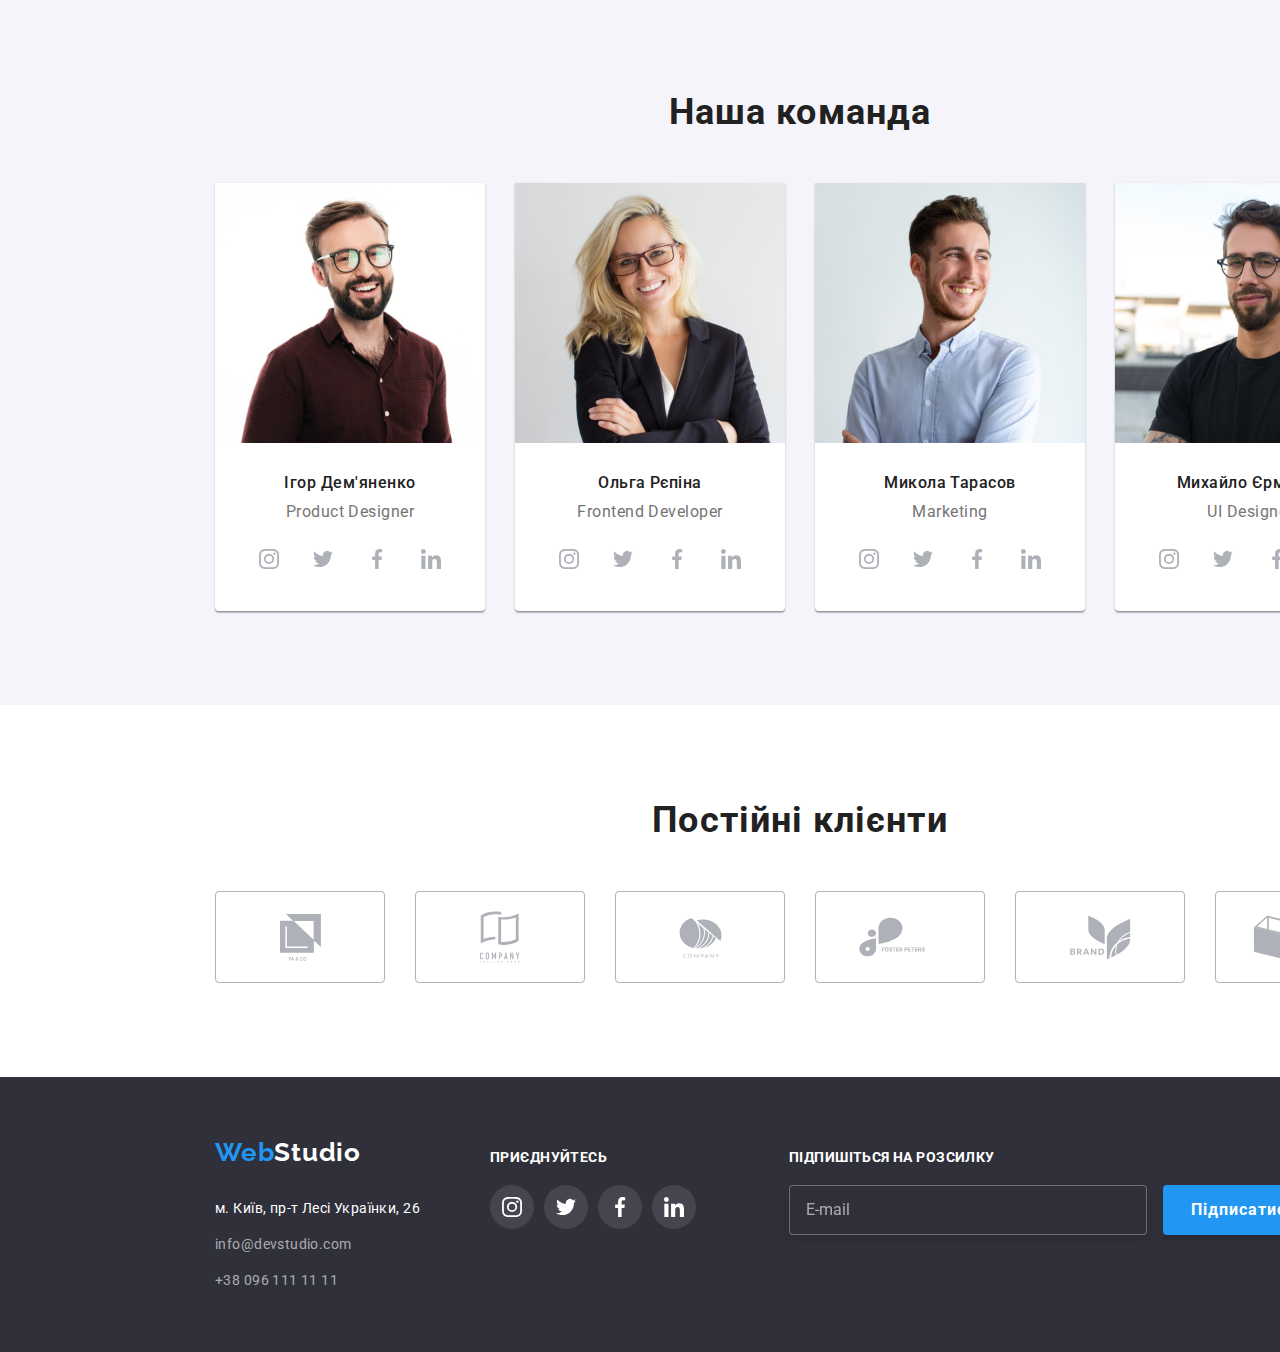
==== commit a376d459: "Виконано рефакторинг HTML та CSS-коду проекту" ====
--- a/index.html
+++ b/index.html
@@ -17,43 +17,51 @@
     <!-- header -->
     <header class="header">
       <div class="container flex-cont">
-        <a class="header-logo" href="./index.html" lang="en" rel="noopener noreferrer nofollow">
-          <span class="header-logo__color">Web</span>Studio</a
+        <a class="header__logo" href="./index.html" lang="en" rel="noopener noreferrer nofollow">
+          <span class="header__logo-color">Web</span>Studio</a
         >
-        <nav class="navigation">
-          <ul class="navigation__list list">
-            <li class="navigation__item">
+        <nav class="header-navigation">
+          <ul class="header-navigation__list list">
+            <li class="header-navigation__item">
               <a
                 href="./index.html"
-                class="navigation__link current"
+                class="header-navigation__link current"
                 rel="noopener noreferrer nofollow"
                 >Студія</a
               >
             </li>
-            <li class="navigation__item">
-              <a href="./portfolio.html" class="navigation__link" rel="noopener noreferrer nofollow"
+            <li class="header-navigation__item">
+              <a
+                href="./portfolio.html"
+                class="header-navigation__link"
+                rel="noopener noreferrer nofollow"
                 >Портфоліо</a
               >
             </li>
-            <li class="navigation__item">
-              <a href="/" class="navigation__link" rel="noopener noreferrer nofollow">Контакти</a>
+            <li class="header-navigation__item">
+              <a href="/" class="header-navigation__link" rel="noopener noreferrer nofollow"
+                >Контакти</a
+              >
             </li>
           </ul>
         </nav>
-        <ul class="contact__list list">
-          <li class="contact__item">
+        <ul class="header-contact__list list">
+          <li class="header-contact__item">
             <a
               href="mailto:info@devstudio.com"
-              class="contact__mail"
+              class="header-contact__mail"
               rel="noopener noreferrer nofollow"
-              ><svg class="contact__mail-icon" width="16" height="12">
+              ><svg class="header-contact__mail-icon" width="16" height="12">
                 <use href="./images/icons.svg#icon-envelope"></use></svg
               >info@devstudio.com</a
             >
           </li>
-          <li class="contact__item">
-            <a href="tel:+380961111111" class="contact__tel" rel="noopener noreferrer nofollow"
-              ><svg class="contact__tel-icon" width="10" height="16">
+          <li class="header-contact__item">
+            <a
+              href="tel:+380961111111"
+              class="header-contact__tel"
+              rel="noopener noreferrer nofollow"
+              ><svg class="header-contact__tel-icon" width="10" height="16">
                 <use href="./images/icons.svg#icon-smartphone"></use></svg
               >+38 096 111 11 11</a
             >
@@ -123,164 +131,212 @@
       <section class="section works">
         <div class="container">
           <h2 class="section-title">Чим ми займаємося</h2>
-          <ul class="works-list list">
-            <li class="works-list__item">
-              <div class="works-list__thumb">
+          <ul class="works__list list">
+            <li class="works__item">
+              <div class="works__thumb">
                 <img src="./images/work_photo1.jpg" alt="розробка сайту" width="370" height="294" />
-                <p class="works-list__text">ДЕСКТОПНІ ДОДАТКИ</p>
-              </div>
-            </li>
-            <li class="works-list__item">
-              <div class="works-list__thumb">
+                <p class="works__text">ДЕСКТОПНІ ДОДАТКИ</p>
+              </div>
+            </li>
+            <li class="works__item">
+              <div class="works__thumb">
                 <img src="./images/work_photo2.jpg" alt="прототипування" width="370" height="294" />
-                <p class="works-list__text">МОБІЛЬНІ ДОДАТКИ</p>
-              </div>
-            </li>
-            <li class="works-list__item">
-              <div class="works-list__thumb">
+                <p class="works__text">МОБІЛЬНІ ДОДАТКИ</p>
+              </div>
+            </li>
+            <li class="works__item">
+              <div class="works__thumb">
                 <img src="./images/work_photo3.jpg" alt="дизайн" width="370" height="294" />
-                <p class="works-list__text">ДИЗАЙНЕРСЬКІ РІШЕННЯ</p>
+                <p class="works__text">ДИЗАЙНЕРСЬКІ РІШЕННЯ</p>
               </div>
             </li>
           </ul>
         </div>
       </section>
       <!-- team -->
-      <section class="section teams">
+      <section class="section team">
         <div class="container">
           <h2 class="section-title">Наша команда</h2>
-          <ul class="teams__list list">
-            <li class="teams__item">
+          <ul class="team__list list">
+            <li class="team__item">
               <img src="./images/team1.jpg" alt="Дизайнер продукту" width="270" height="260" />
-              <h3 class="teams__title">Ігор Дем'яненко</h3>
-              <p class="teams__text">Product Designer</p>
-              <div class="social-container">
-                <ul class="social-container__list list">
-                  <li class="social-container__item">
-                    <a href="/" class="social-container__link" rel="noopener noreferrer nofollow"
-                      ><svg class="social-container__icon" width="20" height="20">
+              <h3 class="team__title">Ігор Дем'яненко</h3>
+              <p class="team__text">Product Designer</p>
+              <div class="team-social__container">
+                <ul class="team-social__container-list list">
+                  <li class="team-social__container-item">
+                    <a
+                      href="/"
+                      class="team-social__container-link"
+                      rel="noopener noreferrer nofollow"
+                      ><svg class="team-social__container-icon" width="20" height="20">
                         <use href="./images/icons.svg#icon-instagram"></use></svg
                     ></a>
                   </li>
-                  <li class="social-item">
-                    <a href="/" class="social-container__link" rel="noopener noreferrer nofollow"
-                      ><svg class="social-container__icon" width="20" height="20">
+                  <li class="team-social__container-item">
+                    <a
+                      href="/"
+                      class="team-social__container-link"
+                      rel="noopener noreferrer nofollow"
+                      ><svg class="team-social__container-icon" width="20" height="20">
                         <use href="./images/icons.svg#icon-twitter"></use></svg
                     ></a>
                   </li>
-                  <li class="social-item">
-                    <a href="/" class="social-container__link" rel="noopener noreferrer nofollow"
-                      ><svg class="social-container__icon" width="20" height="20">
+                  <li class="team-social__container-item">
+                    <a
+                      href="/"
+                      class="team-social__container-link"
+                      rel="noopener noreferrer nofollow"
+                      ><svg class="team-social__container-icon" width="20" height="20">
                         <use href="./images/icons.svg#icon-facebook"></use></svg
                     ></a>
                   </li>
-                  <li class="social-item">
-                    <a href="/" class="social-container__link" rel="noopener noreferrer nofollow"
-                      ><svg class="social-container__icon" width="20" height="20">
+                  <li class="team-social__container-item">
+                    <a
+                      href="/"
+                      class="team-social__container-link"
+                      rel="noopener noreferrer nofollow"
+                      ><svg class="team-social__container-icon" width="20" height="20">
                         <use href="./images/icons.svg#icon-linkedin"></use></svg
                     ></a>
                   </li>
                 </ul>
               </div>
             </li>
-            <li class="teams__item">
+            <li class="team__item">
               <img src="./images/team2.jpg" alt="Розробник інтерфейсу" width="270" height="260" />
-              <h3 class="teams__title">Ольга Рєпіна</h3>
-              <p class="teams__text">Frontend Developer</p>
-              <div class="social-container">
-                <ul class="social-container__list list">
-                  <li class="social-container__item">
-                    <a href="/" class="social-container__link" rel="noopener noreferrer nofollow"
-                      ><svg class="social-container__icon" width="20" height="20">
+              <h3 class="team__title">Ольга Рєпіна</h3>
+              <p class="team__text">Frontend Developer</p>
+              <div class="team-social__container">
+                <ul class="team-social__container-list list">
+                  <li class="team-social__container-item">
+                    <a
+                      href="/"
+                      class="team-social__container-link"
+                      rel="noopener noreferrer nofollow"
+                      ><svg class="team-social__container-icon" width="20" height="20">
                         <use href="./images/icons.svg#icon-instagram"></use></svg
                     ></a>
                   </li>
-                  <li class="social-item">
-                    <a href="/" class="social-container__link" rel="noopener noreferrer nofollow"
-                      ><svg class="social-container__icon" width="20" height="20">
+                  <li class="team-social__container-item">
+                    <a
+                      href="/"
+                      class="team-social__container-link"
+                      rel="noopener noreferrer nofollow"
+                      ><svg class="team-social__container-icon" width="20" height="20">
                         <use href="./images/icons.svg#icon-twitter"></use></svg
                     ></a>
                   </li>
-                  <li class="social-item">
-                    <a href="/" class="social-container__link" rel="noopener noreferrer nofollow"
-                      ><svg class="social-container__icon" width="20" height="20">
+                  <li class="team-social__container-item">
+                    <a
+                      href="/"
+                      class="team-social__container-link"
+                      rel="noopener noreferrer nofollow"
+                      ><svg class="team-social__container-icon" width="20" height="20">
                         <use href="./images/icons.svg#icon-facebook"></use></svg
                     ></a>
                   </li>
-                  <li class="social-item">
-                    <a href="/" class="social-container__link" rel="noopener noreferrer nofollow"
-                      ><svg class="social-container__icon" width="20" height="20">
+                  <li class="team-social__container-item">
+                    <a
+                      href="/"
+                      class="team-social__container-link"
+                      rel="noopener noreferrer nofollow"
+                      ><svg class="team-social__container-icon" width="20" height="20">
                         <use href="./images/icons.svg#icon-linkedin"></use></svg
                     ></a>
                   </li>
                 </ul>
               </div>
             </li>
-            <li class="teams__item">
+            <li class="team__item">
               <img src="./images/team3.jpg" alt="Маркетинг" width="270" height="260" />
-              <h3 class="teams__title">Микола Тарасов</h3>
-              <p class="teams__text">Marketing</p>
-              <div class="social-container">
-                <ul class="social-container__list list">
-                  <li class="social-container__item">
-                    <a href="/" class="social-container__link" rel="noopener noreferrer nofollow"
-                      ><svg class="social-container__icon" width="20" height="20">
+              <h3 class="team__title">Микола Тарасов</h3>
+              <p class="team__text">Marketing</p>
+              <div class="team-social__container">
+                <ul class="team-social__container-list list">
+                  <li class="team-social__container-item">
+                    <a
+                      href="/"
+                      class="team-social__container-link"
+                      rel="noopener noreferrer nofollow"
+                      ><svg class="team-social__container-icon" width="20" height="20">
                         <use href="./images/icons.svg#icon-instagram"></use></svg
                     ></a>
                   </li>
-                  <li class="social-item">
-                    <a href="/" class="social-container__link" rel="noopener noreferrer nofollow"
-                      ><svg class="social-container__icon" width="20" height="20">
+                  <li class="team-social__container-item">
+                    <a
+                      href="/"
+                      class="team-social__container-link"
+                      rel="noopener noreferrer nofollow"
+                      ><svg class="team-social__container-icon" width="20" height="20">
                         <use href="./images/icons.svg#icon-twitter"></use></svg
                     ></a>
                   </li>
-                  <li class="social-item">
-                    <a href="/" class="social-container__link" rel="noopener noreferrer nofollow"
-                      ><svg class="social-container__icon" width="20" height="20">
+                  <li class="team-social__container-item">
+                    <a
+                      href="/"
+                      class="team-social__container-link"
+                      rel="noopener noreferrer nofollow"
+                      ><svg class="team-social__container-icon" width="20" height="20">
                         <use href="./images/icons.svg#icon-facebook"></use></svg
                     ></a>
                   </li>
-                  <li class="social-item">
-                    <a href="/" class="social-container__link" rel="noopener noreferrer nofollow"
-                      ><svg class="social-container__icon" width="20" height="20">
+                  <li class="team-social__container-item">
+                    <a
+                      href="/"
+                      class="team-social__container-link"
+                      rel="noopener noreferrer nofollow"
+                      ><svg class="team-social__container-icon" width="20" height="20">
                         <use href="./images/icons.svg#icon-linkedin"></use></svg
                     ></a>
                   </li>
                 </ul>
               </div>
             </li>
-            <li class="teams__item">
+            <li class="team__item">
               <img
                 src="./images/team4.jpg"
                 alt="Дизайнер інтерфейсу користувача"
                 width="270"
                 height="260"
               />
-              <h3 class="teams__title">Михайло Єрмаков</h3>
-              <p class="teams__text">UI Designer</p>
-              <div class="social-container">
-                <ul class="social-container__list list">
-                  <li class="social-container__item">
-                    <a href="/" class="social-container__link" rel="noopener noreferrer nofollow"
-                      ><svg class="social-container__icon" width="20" height="20">
+              <h3 class="team__title">Михайло Єрмаков</h3>
+              <p class="team__text">UI Designer</p>
+              <div class="team-social__container">
+                <ul class="team-social__container-list list">
+                  <li class="team-social__container-item">
+                    <a
+                      href="/"
+                      class="team-social__container-link"
+                      rel="noopener noreferrer nofollow"
+                      ><svg class="team-social__container-icon" width="20" height="20">
                         <use href="./images/icons.svg#icon-instagram"></use></svg
                     ></a>
                   </li>
-                  <li class="social-item">
-                    <a href="/" class="social-container__link" rel="noopener noreferrer nofollow"
-                      ><svg class="social-container__icon" width="20" height="20">
+                  <li class="team-social__container-item">
+                    <a
+                      href="/"
+                      class="team-social__container-link"
+                      rel="noopener noreferrer nofollow"
+                      ><svg class="team-social__container-icon" width="20" height="20">
                         <use href="./images/icons.svg#icon-twitter"></use></svg
                     ></a>
                   </li>
-                  <li class="social-item">
-                    <a href="/" class="social-container__link" rel="noopener noreferrer nofollow"
-                      ><svg class="social-container__icon" width="20" height="20">
+                  <li class="team-social__container-item">
+                    <a
+                      href="/"
+                      class="team-social__container-link"
+                      rel="noopener noreferrer nofollow"
+                      ><svg class="team-social__container-icon" width="20" height="20">
                         <use href="./images/icons.svg#icon-facebook"></use></svg
                     ></a>
                   </li>
-                  <li class="social-item">
-                    <a href="/" class="social-container__link" rel="noopener noreferrer nofollow"
-                      ><svg class="social-container__icon" width="20" height="20">
+                  <li class="team-social__container-item">
+                    <a
+                      href="/"
+                      class="team-social__container-link"
+                      rel="noopener noreferrer nofollow"
+                      ><svg class="team-social__container-icon" width="20" height="20">
                         <use href="./images/icons.svg#icon-linkedin"></use></svg
                     ></a>
                   </li>
@@ -337,32 +393,32 @@
     <footer class="footer">
       <div class="container flex-cont">
         <div class="footer-logo-address">
-          <a class="footer-logo" href="./index.html" rel="noopener noreferrer nofollow"
-            ><span class="footer-logo__color">Web</span>Studio</a
+          <a class="footer__logo" href="./index.html" rel="noopener noreferrer nofollow"
+            ><span class="footer__logo-color">Web</span>Studio</a
           >
-          <address>
-            <ul class="address-list list">
-              <li class="address-list__item">
+          <address class="footer-address">
+            <ul class="footer-address__list list">
+              <li class="footer-address__item">
                 <a
                   href="https://www.google.com.ua/maps/place/%D0%B1%D1%83%D0%BB.+%D0%9B%D0%B5%D1%81%D0%B8+%D0%A3%D0%BA%D1%80%D0%B0%D0%B8%D0%BD%D0%BA%D0%B8,+26,+%D0%9A%D0%B8%D0%B5%D0%B2,+02000/@50.4265841,30.5361971,17z/data=!3m1!4b1!4m5!3m4!1s0x40d4cf0e033ecbe9:0x57a4dffefec77da0!8m2!3d50.4265807!4d30.5383858?hl=ru"
-                  class="address-list__maps"
+                  class="footer-address__maps"
                   target="_blank"
                   rel="noopener noreferrer nofollow"
                   >м. Київ, пр-т Лесі Українки, 26</a
                 >
               </li>
-              <li class="address-list__item">
+              <li class="footer-address__item">
                 <a
                   href="mailto:info@devstudio.com"
-                  class="address-list__mail"
+                  class="footer-address__mail"
                   rel="noopener noreferrer nofollow"
                   >info@devstudio.com</a
                 >
               </li>
-              <li class="address-list__item">
+              <li class="footer-address__item">
                 <a
                   href="tel:+3809611111"
-                  class="address-list__tel"
+                  class="footer-address__tel"
                   rel="noopener noreferrer nofollow"
                   >+38 096 111 11 11</a
                 >
--- a/css/main.min.css
+++ b/css/main.min.css
@@ -1 +1 @@
-/*! modern-normalize v1.1.0 | MIT License | https://github.com/sindresorhus/modern-normalize */*,::before,::after{box-sizing:border-box}html{line-height:1.15;-webkit-text-size-adjust:100%;-moz-tab-size:4;-o-tab-size:4;tab-size:4}body{margin:0;font-family:system-ui,"Segoe UI",Roboto,Helvetica,Arial,sans-serif,"Apple Color Emoji","Segoe UI Emoji"}hr{height:0;color:inherit}abbr[title]{-webkit-text-decoration:underline dotted;text-decoration:underline dotted}b,strong{font-weight:bolder}code,kbd,samp,pre{font-family:ui-monospace,SFMono-Regular,Consolas,"Liberation Mono",Menlo,monospace;font-size:1em}small{font-size:80%}sub,sup{font-size:75%;line-height:0;position:relative;vertical-align:baseline}sub{bottom:-0.25em}sup{top:-0.5em}table{text-indent:0;border-color:inherit}button,input,optgroup,select,textarea{font-family:inherit;font-size:100%;line-height:1.15;margin:0}button,select{text-transform:none}button,[type=button],[type=reset],[type=submit]{-webkit-appearance:button}::-moz-focus-inner{border-style:none;padding:0}:-moz-focusring{outline:1px dotted ButtonText}:-moz-ui-invalid{box-shadow:none}legend{padding:0}progress{vertical-align:baseline}::-webkit-inner-spin-button,::-webkit-outer-spin-button{height:auto}[type=search]{-webkit-appearance:textfield;outline-offset:-2px}::-webkit-search-decoration{-webkit-appearance:none}::-webkit-file-upload-button{-webkit-appearance:button;font:inherit}summary{display:list-item}body{font-family:Roboto,sans-serif;background-color:#fff;color:#212121;width:1600px;margin:0 auto}.list{padding:0;margin:0;list-style:none}a{text-decoration:none}img{display:block;max-width:100%;padding:0}h1,h2,h3,h4,h5,h6,p{margin:0}ul{list-style:none;padding:0;margin:0}.visually-hidden{position:absolute;width:1px;height:1px;margin:-1px;border:0;padding:0;white-space:nowrap;-webkit-clip-path:inset(100%);clip-path:inset(100%);clip:rect(0 0 0 0);overflow:hidden}.container{width:1200px;padding-left:15px;padding-right:15px;margin-left:auto;margin-right:auto}.flex-cont{display:flex}.section{padding-top:94px;padding-bottom:94px}.section-title{font-weight:700;font-size:36px;line-height:1.1666666667;letter-spacing:.03em;text-align:center;margin-top:0;margin-bottom:50px}.header-logo{display:block;font-family:Raleway;font-weight:700;font-size:26px;line-height:1.1923076923;letter-spacing:.03em;color:#000;text-decoration:none;padding-top:24px;padding-bottom:25px}.header-logo__color{color:#2196f3}.footer-logo{display:inline-block;color:#fff;font-family:Raleway;font-weight:700;font-size:26px;line-height:1.1923076923;letter-spacing:.03em;text-decoration:none}.footer-logo__color{color:#2196f3}.hero__button{background-color:#2196f3;color:#fff;border-color:#2196f3;font-family:Roboto,sans-serif;font-size:16px;font-weight:700;line-height:1.875;letter-spacing:.06em;text-align:center;display:inline-block;border-radius:4px;border:0;cursor:pointer;padding:10px 24px;box-shadow:0px 4px 4px rgba(0,0,0,.15)}.footer-form__btn{background-color:#2196f3;color:#fff;border-color:#2196f3;font-family:Roboto,sans-serif;font-size:16px;font-weight:700;line-height:1.875;letter-spacing:.06em;text-align:center;display:inline-flex;align-items:center;border-radius:4px;border:0;cursor:pointer;padding:10px 28px;margin-left:12px;box-shadow:0px 4px 4px rgba(0,0,0,.15)}.footer-form__btn-icon{fill:#fff;margin-left:10px}.modal-form__btn{color:#fff;border-color:#2196f3;background-color:#2196f3;font-size:16px;font-weight:700;line-height:1.875;letter-spacing:.06em;text-align:center;font-family:Roboto,sans-serif;border-radius:4px;border:0;cursor:pointer;padding:10px 52px;margin-left:112px;box-shadow:0px 4px 4px rgba(0,0,0,.15);display:inline-block}.modal__btn-close{position:absolute;display:inline-flex;align-items:center;background-color:#fff;top:8px;right:8px;width:30px;height:30px;border-radius:50%;border:1px solid rgba(0,0,0,.1);cursor:pointer;transition:fill 250ms cubic-bezier(0.4, 0, 0.2, 1)}.modal__btn-close:hover,.modal__btn-close:focus{fill:#2196f3}.portfolio-buttons__list-buttons{background-color:#f5f4fa;color:#212121;font-family:inherit;font-size:16px;font-weight:500;line-height:1.625;letter-spacing:.03em;border-radius:4px;border:0;border-color:#f5f4fa;cursor:pointer;padding:6px 22px;transition:background-color 250ms cubic-bezier(0.4, 0, 0.2, 1),color 250ms cubic-bezier(0.4, 0, 0.2, 1),box-shadow 250ms cubic-bezier(0.4, 0, 0.2, 1)}.portfolio-buttons__list-buttons:hover,.portfolio-buttons__list-buttons:focus{background-color:#2196f3;color:#fff;box-shadow:0px 3px 1px rgba(0,0,0,.1),0px 1px 2px rgba(0,0,0,.08),0px 2px 2px rgba(0,0,0,.12)}.header{border-bottom:1px solid #ececec}.navigation__list{display:flex;margin-left:93px}.navigation__list .navigation__item:not(:last-child){margin-right:50px}.navigation__list .navigation__link{display:block;color:#212121;font-size:14px;font-weight:500;line-height:1.1428571429;letter-spacing:.02em;text-decoration:none;padding-top:32px;padding-bottom:32px;transition:color 250ms cubic-bezier(0.4, 0, 0.2, 1)}.navigation__list .navigation__link:hover,.navigation__list .navigation__link:focus{color:#2196f3}.navigation__list .navigation__link.current{color:#2196f3}.navigation__item{position:relative}.current::after{position:absolute;content:"";bottom:0;left:0;width:100%;height:4px;background-color:#2196f3;border-radius:2px}.contact__list{display:flex;margin-left:auto;align-items:center}.contact__list .contact__item+.contact__item{margin-left:50px}.contact__mail{display:inline-flex;color:#757575;font-size:14px;font-weight:500;line-height:1.1428571429;letter-spacing:.02em;text-decoration:none;align-items:center;padding-top:32px;padding-bottom:32px;transition:color 250ms cubic-bezier(0.4, 0, 0.2, 1)}.contact__mail:hover,.contact__mail:focus{color:#2196f3}.contact__mail-icon{margin-right:10px;fill:currentColor}.contact__tel{display:inline-flex;color:#757575;font-size:14px;font-weight:500;line-height:1.1428571429;letter-spacing:.02em;text-decoration:none;align-items:center;padding-top:32px;padding-bottom:32px;transition:color 250ms cubic-bezier(0.4, 0, 0.2, 1)}.contact__tel:link:hover,.contact__tel:link:focus{color:#2196f3}.contact__tel-icon{margin-right:10px;fill:currentColor}.hero{display:block;background-color:#c4c4c4;background-image:linear-gradient(to right, rgba(47, 48, 58, 0.4), rgba(47, 48, 58, 0.4)),url("../images/herobgimage.jpg");max-width:1600px;height:600px;text-align:center;text-transform:uppercase;padding-top:200px;padding-bottom:200px}.hero__title{color:#fff;width:696px;font-weight:900;font-size:44px;line-height:1.3636363636;letter-spacing:.06em;margin:0 auto 30px}.features-list{display:flex}.features-list__item:not(:last-child){margin-right:30px}.features-list__content{display:flex;justify-content:center;align-items:center;background-color:#f5f4fa;width:270px;height:120px;margin-bottom:30px;border-radius:4px}.features-list__content-title{font-size:14px;line-height:1.1428571429;letter-spacing:.03em;margin-top:0;margin-bottom:10px}.features-list__content-text{margin-top:0;margin-bottom:0}.features-list .features-list__content-title{font-size:14px;font-weight:700;line-height:1.1428571429;letter-spacing:.03em}.features-list .features-list__content-text{color:#757575;font-size:14px;font-weight:400;line-height:1.7142857143;letter-spacing:.03em}.works{padding-bottom:94px}.works-list{display:flex}.works-list__item:not(:last-child){margin-right:30px}.works-list__thumb{position:relative;display:flex}.works-list__text{position:absolute;background-color:rgba(47,48,58,.8);color:#fff;margin:0;padding:27px;bottom:0;width:100%;font-weight:700;font-size:14px;line-height:1.1428571429;letter-spacing:.03em;text-align:center;text-transform:uppercase}.teams{background-color:#f5f4fa}.teams__list{display:flex}.teams__item:not(:last-child){margin-right:30px}.teams__list .teams__item{background-color:#fff}.teams__item{box-shadow:0px 1px 3px rgba(0,0,0,.12),0px 1px 1px rgba(0,0,0,.14),0px 2px 1px rgba(0,0,0,.2);border-radius:0px 0px 4px 4px}.teams__list .teams__title{font-size:16px;font-weight:500;line-height:1.1875;letter-spacing:.03em;text-align:center;margin-top:30px;margin-bottom:0}.teams__list .teams__text{color:#757575;font-size:16px;font-weight:400;line-height:1.1875;letter-spacing:.03em;text-align:center;margin-top:10px}.social-container{margin:16px 32px 30px}.social-container__list{display:flex}.social-container__item:not(:last-child){margin-right:10px}.social-container__link{display:flex;justify-content:center;align-items:center;color:#afb1b8;width:44px;height:44px;border-radius:50%;transition:background-color 250ms cubic-bezier(0.4, 0, 0.2, 1),color 250ms cubic-bezier(0.4, 0, 0.2, 1)}.social-container__link:hover,.social-container__link:focus{background-color:#2196f3;color:#fff}.social-container__icon{fill:currentColor}.clients-list{display:flex;justify-content:center;padding:0;margin:0}.clients-list__item:not(:last-child){margin-right:30px}.clients-list__link{display:flex;justify-content:center;align-items:center;color:#afb1b8;width:170px;height:92px;border:1px solid #afb1b8;border-radius:4px;transition:background-color 250ms cubic-bezier(0.4, 0, 0.2, 1),color 250ms cubic-bezier(0.4, 0, 0.2, 1),border-color 250ms cubic-bezier(0.4, 0, 0.2, 1)}.clients-list__link:hover,.clients-list__link:focus{background-color:#fff;color:#2196f3;border-color:#2196f3}.clients-list__icon{fill:currentColor}.footer{background-color:#2f303a;padding-top:60px;padding-bottom:60px}.footer-logo-address{margin-right:70px}.address-list .address-list__maps{color:#fff;font-size:14px;font-weight:400;line-height:1.7142857143;letter-spacing:.03em;text-decoration:none;font-style:normal;margin-top:28px;transition:color 250ms cubic-bezier(0.4, 0, 0.2, 1)}.address-list .address-list__maps.address-list__maps:hover,.address-list .address-list__maps.address-list__maps:focus{color:#2196f3}.address-list__item .address-list__maps{display:inline-block}.address-list .address-list__mail{color:rgba(255,255,255,.6);font-size:14px;font-weight:400;line-height:1.7142857143;letter-spacing:.03em;text-decoration:none;font-style:normal;margin-top:12px;transition:color 250ms cubic-bezier(0.4, 0, 0.2, 1)}.address-list .address-list__mail.address-list__mail:hover,.address-list .address-list__mail.address-list__mail:focus{color:#2196f3}.address-list__item .address-list__mail{display:inline-block;padding:0}.address-list .address-list__tel{color:rgba(255,255,255,.6);font-size:14px;font-weight:400;line-height:1.7142857143;letter-spacing:.03em;text-decoration:none;font-style:normal;margin-top:12px;transition:color 250ms cubic-bezier(0.4, 0, 0.2, 1)}.address-list .address-list__tel.address-list__tel:hover,.address-list .address-list__tel.address-list__tel:focus{color:#2196f3}.address-list__item .address-list__tel{display:inline-block;padding:0}.footer-social{display:flex;flex-direction:column;margin-top:12px;margin-right:93px}.footer-social__title{color:#fff;font-weight:700;font-size:14px;line-height:1.1428571429;letter-spacing:.03em;text-transform:uppercase;margin:0}.footer-social__list{display:flex}.footer-social__link{display:flex;justify-content:center;align-items:center;color:#fff;background-color:rgba(255,255,255,.1);width:44px;height:44px;border-radius:50%;margin-top:20px;transition:background-color 250ms cubic-bezier(0.4, 0, 0.2, 1)}.footer-social__link:hover,.footer-social__link:focus{background-color:#2196f3}.footer-social__item:not(:last-child){margin-right:10px}.footer-social__icon{fill:#fff}.footer-form{display:flex;flex-direction:column;margin-top:12px}.footer-form__title{color:#fff;font-weight:700;font-size:14px;line-height:1.1428571429;letter-spacing:.03em;text-transform:uppercase;margin:0}.footer-form__form{margin-top:20px}.footer-form__input{background-color:#2f303a;color:#fff;min-width:358px;min-height:50px;border:1px solid rgba(255,255,255,.3);filter:drop-shadow(0px 4px 4px rgba(0, 0, 0, 0.15));border-radius:4px;padding-left:16px}.footer-form__input::-moz-placeholder{color:rgba(255,255,255,.6)}.footer-form__input:-ms-input-placeholder{color:rgba(255,255,255,.6)}.footer-form__input::placeholder{color:rgba(255,255,255,.6)}.backdrop{position:fixed;background-color:rgba(0,0,0,.2);top:0;left:0;width:100%;height:100%;transition:opacity 250ms cubic-bezier(0.4, 0, 0.2, 1),visibility 250ms cubic-bezier(0.4, 0, 0.2, 1)}.backdrop.is-hidden{opacity:0;visibility:hidden;pointer-events:none}.modal{position:absolute;top:50%;left:50%;min-width:528px;min-height:581px;background-color:#fff;box-shadow:0px 1px 3px rgba(0,0,0,.12),0px 1px 1px rgba(0,0,0,.14),0px 2px 1px rgba(0,0,0,.2);border-radius:4px;transform:translate(-50%, -50%) scale(1);transition:transform 250ms cubic-bezier(0.4, 0, 0.2, 1);padding:40px}.backdrop.is-hidden .modal{transform:translate(-50%, -50%) scale(0)}.modal__title{font-weight:700;font-size:20px;line-height:1.15;text-align:center;letter-spacing:.03em;color:#212121;margin:0 0 12px}.modal-form__container{margin-bottom:10px;position:relative}.modal-form__container label{display:block;font-weight:400;font-size:12px;line-height:1.1666666667;letter-spacing:.01em;color:#757575;margin-bottom:4px}.modal-form__input{width:100%;height:40px;border:1px solid rgba(33,33,33,.2);border-radius:4px;padding-left:42px;transition:border-color 250ms cubic-bezier(0.4, 0, 0.2, 1)}.modal-form__input:focus-visible{outline:none;border-color:#2196f3}.modal-form__input:hover~.modal-form__icon,.modal-form__input:focus~.modal-form__icon{fill:#2196f3}.modal-form__icon{position:absolute;top:50%;left:12px;transition:fill 250ms cubic-bezier(0.4, 0, 0.2, 1)}.modal-form__textarea-container{margin-bottom:20px}.modal-form__textarea-container.modal-form__textarea::-moz-placeholder{font-weight:400;font-size:12px;line-height:1.1666666667;letter-spacing:.01em;color:rgba(117,117,117,.5)}.modal-form__textarea-container.modal-form__textarea:-ms-input-placeholder{font-weight:400;font-size:12px;line-height:1.1666666667;letter-spacing:.01em;color:rgba(117,117,117,.5)}.modal-form__textarea-container.modal-form__textarea::placeholder{font-weight:400;font-size:12px;line-height:1.1666666667;letter-spacing:.01em;color:rgba(117,117,117,.5)}.modal-form__textarea-container label{display:block;font-weight:400;font-size:12px;line-height:1.1666666667;letter-spacing:.01em;color:#757575;margin-bottom:4px}.modal-form__textarea{width:100%;height:120px;border:1px solid rgba(33,33,33,.2);border-radius:4px;padding:12px 16px;resize:none;transition:border-color 250ms cubic-bezier(0.4, 0, 0.2, 1)}.modal-form__textarea:focus-visible{outline:none;border-color:#2196f3}.modal-form__checkbox{margin-bottom:30px;display:flex;justify-content:center;align-items:center;font-weight:400;font-size:14px;line-height:1.7142857143;letter-spacing:.03em;color:#757575;margin-left:8px}.modal-form__checkbox-input{position:absolute;width:1px;height:1px;margin:-1px;border:0;padding:0;white-space:nowrap;-webkit-clip-path:inset(100%);clip-path:inset(100%);clip:rect(0 0 0 0);overflow:hidden}.modal-form__checkbox-input:checked+.modal-form__checkbox-icon{background-color:#2196f3;border-color:#2196f3;background-image:url(../images/icon-check-modal.svg);background-size:contain;background-origin:border-box}.modal-form__checkbox-icon{display:inline-block;width:16px;height:15px;border:2px solid #000;border-radius:2px;margin-right:8px;transition:background-color 250ms cubic-bezier(0.4, 0, 0.2, 1)}.modal-form__checkbox-link{font-weight:400;font-size:14px;line-height:1.7142857143;letter-spacing:.03em;-webkit-text-decoration:underline solid #2196f3;text-decoration:underline solid #2196f3;text-underline-offset:3px;color:#2196f3;margin-left:8px;border-bottom:#2196f3}.portfolio-buttons__list{display:flex;justify-content:center}.portfolio-buttons__list-item:not(:last-child){margin-right:8px}.portfolio-content__list{display:flex;flex-wrap:wrap;padding-top:56px}.portfolio-content__list-item{width:370px;margin-right:30px;margin-bottom:30px}.portfolio-content__list-item:nth-child(3n){margin-right:0}.portfolio-content__list-item:nth-last-child(-n+3){margin-bottom:0}.portfolio-content__list-link{position:relative;display:block;text-decoration:none;color:#000;transition:background-color 250ms cubic-bezier(0.4, 0, 0.2, 1),box-shadow 250ms cubic-bezier(0.4, 0, 0.2, 1)}.portfolio-content__list-link:hover{background-color:#fff;box-shadow:0px 1px 1px rgba(0,0,0,.12),0px 4px 4px rgba(0,0,0,.06),1px 4px 6px rgba(0,0,0,.16)}.portfolio-content__list-link:hover .portfolio-content__thumb-text{transform:translateY(0)}.portfolio-content__thumb{position:relative;overflow:hidden}.portfolio-content__thumb-text{position:absolute;top:0;color:#fff;background-color:rgba(33,150,243,.9);font-weight:400;font-size:18px;line-height:1.5555555556;letter-spacing:.03em;padding:63px 24px;margin:0;height:100%;transform:translateY(101%);transition:transform 250ms cubic-bezier(0.4, 0, 0.2, 1);overflow:auto}.portfolio-cards__container{border-bottom:1px solid #eee;border-left:1px solid #eee;border-right:1px solid #eee}.portfolio-content__list-item .portfolio-cards__container-title{margin-bottom:0}.portfolio-content__list .portfolio-cards__container-title{font-size:18px;font-weight:700;line-height:2;letter-spacing:.06em;padding-top:20px;padding-left:24px;padding-right:24px}.portfolio-content__list .portfolio-cards__container-text{color:#757575;font-size:16px;font-weight:400;line-height:1.875;letter-spacing:.03em;margin-top:4px;margin-bottom:20px;padding-left:24px;padding-right:24px}/*# sourceMappingURL=main.min.css.map */+/*! modern-normalize v1.1.0 | MIT License | https://github.com/sindresorhus/modern-normalize */*,::before,::after{box-sizing:border-box}html{line-height:1.15;-webkit-text-size-adjust:100%;-moz-tab-size:4;-o-tab-size:4;tab-size:4}body{margin:0;font-family:system-ui,"Segoe UI",Roboto,Helvetica,Arial,sans-serif,"Apple Color Emoji","Segoe UI Emoji"}hr{height:0;color:inherit}abbr[title]{-webkit-text-decoration:underline dotted;text-decoration:underline dotted}b,strong{font-weight:bolder}code,kbd,samp,pre{font-family:ui-monospace,SFMono-Regular,Consolas,"Liberation Mono",Menlo,monospace;font-size:1em}small{font-size:80%}sub,sup{font-size:75%;line-height:0;position:relative;vertical-align:baseline}sub{bottom:-0.25em}sup{top:-0.5em}table{text-indent:0;border-color:inherit}button,input,optgroup,select,textarea{font-family:inherit;font-size:100%;line-height:1.15;margin:0}button,select{text-transform:none}button,[type=button],[type=reset],[type=submit]{-webkit-appearance:button}::-moz-focus-inner{border-style:none;padding:0}:-moz-focusring{outline:1px dotted ButtonText}:-moz-ui-invalid{box-shadow:none}legend{padding:0}progress{vertical-align:baseline}::-webkit-inner-spin-button,::-webkit-outer-spin-button{height:auto}[type=search]{-webkit-appearance:textfield;outline-offset:-2px}::-webkit-search-decoration{-webkit-appearance:none}::-webkit-file-upload-button{-webkit-appearance:button;font:inherit}summary{display:list-item}body{font-family:Roboto,sans-serif;background-color:#fff;color:#212121;width:1600px;margin:0 auto}.list{padding:0;margin:0;list-style:none}a{text-decoration:none}img{display:block;max-width:100%;padding:0}h1,h2,h3,h4,h5,h6,p{margin:0}ul{list-style:none;padding:0;margin:0}.visually-hidden{position:absolute;width:1px;height:1px;margin:-1px;border:0;padding:0;white-space:nowrap;-webkit-clip-path:inset(100%);clip-path:inset(100%);clip:rect(0 0 0 0);overflow:hidden}.container{width:1200px;padding-left:15px;padding-right:15px;margin-left:auto;margin-right:auto}.flex-cont{display:flex}.section{padding-top:94px;padding-bottom:94px}.section-title{font-weight:700;font-size:36px;line-height:1.1666666667;letter-spacing:.03em;text-align:center;margin-top:0;margin-bottom:50px}.header__logo{display:block;font-family:Raleway;font-weight:700;font-size:26px;line-height:1.1923076923;letter-spacing:.03em;color:#000;text-decoration:none;padding-top:24px;padding-bottom:25px}.header__logo-color{color:#2196f3}.footer__logo{display:inline-block;color:#fff;font-family:Raleway;font-weight:700;font-size:26px;line-height:1.1923076923;letter-spacing:.03em;text-decoration:none}.footer__logo-color{color:#2196f3}.hero__button{background-color:#2196f3;color:#fff;border-color:#2196f3;font-family:Roboto,sans-serif;font-size:16px;font-weight:700;line-height:1.875;letter-spacing:.06em;text-align:center;display:inline-block;border-radius:4px;border:0;cursor:pointer;padding:10px 24px;box-shadow:0px 4px 4px rgba(0,0,0,.15)}.footer-form__btn{background-color:#2196f3;color:#fff;border-color:#2196f3;font-family:Roboto,sans-serif;font-size:16px;font-weight:700;line-height:1.875;letter-spacing:.06em;text-align:center;display:inline-flex;align-items:center;border-radius:4px;border:0;cursor:pointer;padding:10px 28px;margin-left:12px;box-shadow:0px 4px 4px rgba(0,0,0,.15)}.footer-form__btn-icon{fill:#fff;margin-left:10px}.modal-form__btn{color:#fff;border-color:#2196f3;background-color:#2196f3;font-size:16px;font-weight:700;line-height:1.875;letter-spacing:.06em;text-align:center;font-family:Roboto,sans-serif;border-radius:4px;border:0;cursor:pointer;padding:10px 52px;margin-left:112px;box-shadow:0px 4px 4px rgba(0,0,0,.15);display:inline-block}.modal__btn-close{position:absolute;display:inline-flex;align-items:center;background-color:#fff;top:8px;right:8px;width:30px;height:30px;border-radius:50%;border:1px solid rgba(0,0,0,.1);cursor:pointer;transition:fill 250ms cubic-bezier(0.4, 0, 0.2, 1)}.modal__btn-close:hover,.modal__btn-close:focus{fill:#2196f3}.portfolio-buttons__list-buttons{background-color:#f5f4fa;color:#212121;font-family:inherit;font-size:16px;font-weight:500;line-height:1.625;letter-spacing:.03em;border-radius:4px;border:0;border-color:#f5f4fa;cursor:pointer;padding:6px 22px;transition:background-color 250ms cubic-bezier(0.4, 0, 0.2, 1),color 250ms cubic-bezier(0.4, 0, 0.2, 1),box-shadow 250ms cubic-bezier(0.4, 0, 0.2, 1)}.portfolio-buttons__list-buttons:hover,.portfolio-buttons__list-buttons:focus{background-color:#2196f3;color:#fff;box-shadow:0px 3px 1px rgba(0,0,0,.1),0px 1px 2px rgba(0,0,0,.08),0px 2px 2px rgba(0,0,0,.12)}.header{border-bottom:1px solid #ececec}.header-navigation__list{display:flex;margin-left:93px}.header-navigation__item{position:relative}.header-navigation__item:not(:last-child){margin-right:50px}.current::after{position:absolute;content:"";bottom:0;left:0;width:100%;height:4px;background-color:#2196f3;border-radius:2px}.header-navigation__link{display:block;color:#212121;font-size:14px;font-weight:500;line-height:1.1428571429;letter-spacing:.02em;text-decoration:none;padding-top:32px;padding-bottom:32px;transition:color 250ms cubic-bezier(0.4, 0, 0.2, 1)}.header-navigation__link:hover,.header-navigation__link:focus{color:#2196f3}.header-navigation__link.current{color:#2196f3}.header-contact__list{display:flex;margin-left:auto;align-items:center}.header-contact__list .header-contact__item+.header-contact__item{margin-left:50px}.header-contact__mail{display:inline-flex;color:#757575;font-size:14px;font-weight:500;line-height:1.1428571429;letter-spacing:.02em;text-decoration:none;align-items:center;padding-top:32px;padding-bottom:32px;transition:color 250ms cubic-bezier(0.4, 0, 0.2, 1)}.header-contact__mail:hover,.header-contact__mail:focus{color:#2196f3}.header-contact__mail-icon{margin-right:10px;fill:currentColor}.header-contact__tel{display:inline-flex;color:#757575;font-size:14px;font-weight:500;line-height:1.1428571429;letter-spacing:.02em;text-decoration:none;align-items:center;padding-top:32px;padding-bottom:32px;transition:color 250ms cubic-bezier(0.4, 0, 0.2, 1)}.header-contact__tel:link:hover,.header-contact__tel:link:focus{color:#2196f3}.header-contact__tel-icon{margin-right:10px;fill:currentColor}.hero{display:block;background-color:#c4c4c4;background-image:linear-gradient(to right, rgba(47, 48, 58, 0.4), rgba(47, 48, 58, 0.4)),url("../images/herobgimage.jpg");max-width:1600px;height:600px;text-align:center;text-transform:uppercase;padding-top:200px;padding-bottom:200px}.hero__title{color:#fff;width:696px;font-weight:900;font-size:44px;line-height:1.3636363636;letter-spacing:.06em;margin:0 auto 30px}.features-list{display:flex}.features-list__item:not(:last-child){margin-right:30px}.features-list__content{display:flex;justify-content:center;align-items:center;background-color:#f5f4fa;width:270px;height:120px;margin-bottom:30px;border-radius:4px}.features-list__content-title{font-size:14px;line-height:1.1428571429;letter-spacing:.03em;margin-top:0;margin-bottom:10px}.features-list__content-text{margin-top:0;margin-bottom:0}.features-list .features-list__content-title{font-size:14px;font-weight:700;line-height:1.1428571429;letter-spacing:.03em}.features-list .features-list__content-text{color:#757575;font-size:14px;font-weight:400;line-height:1.7142857143;letter-spacing:.03em}.works{padding-top:0}.works__list{display:flex}.works__item:not(:last-child){margin-right:30px}.works__thumb{position:relative;display:flex}.works__text{position:absolute;background-color:rgba(47,48,58,.8);color:#fff;margin:0;padding:27px;bottom:0;width:100%;font-weight:700;font-size:14px;line-height:1.1428571429;letter-spacing:.03em;text-align:center;text-transform:uppercase}.team{background-color:#f5f4fa}.team__list{display:flex}.team__item:not(:last-child){margin-right:30px}.team__list .team__item{background-color:#fff}.team__item{box-shadow:0px 1px 3px rgba(0,0,0,.12),0px 1px 1px rgba(0,0,0,.14),0px 2px 1px rgba(0,0,0,.2);border-radius:0px 0px 4px 4px}.team__list .team__title{font-size:16px;font-weight:500;line-height:1.1875;letter-spacing:.03em;text-align:center;margin-top:30px;margin-bottom:0}.team__list .team__text{color:#757575;font-size:16px;font-weight:400;line-height:1.1875;letter-spacing:.03em;text-align:center;margin-top:10px}.team-social__container{margin:16px 32px 30px}.team-social__container-list{display:flex}.team-social__container-item:not(:last-child){margin-right:10px}.team-social__container-link{display:flex;justify-content:center;align-items:center;color:#afb1b8;width:44px;height:44px;border-radius:50%;transition:background-color 250ms cubic-bezier(0.4, 0, 0.2, 1),color 250ms cubic-bezier(0.4, 0, 0.2, 1)}.team-social__container-link:hover,.team-social__container-link:focus{background-color:#2196f3;color:#fff}.team-social__container-icon{fill:currentColor}.clients-list{display:flex;justify-content:center;padding:0;margin:0}.clients-list__item:not(:last-child){margin-right:30px}.clients-list__link{display:flex;justify-content:center;align-items:center;color:#afb1b8;width:170px;height:92px;border:1px solid #afb1b8;border-radius:4px;transition:background-color 250ms cubic-bezier(0.4, 0, 0.2, 1),color 250ms cubic-bezier(0.4, 0, 0.2, 1),border-color 250ms cubic-bezier(0.4, 0, 0.2, 1)}.clients-list__link:hover,.clients-list__link:focus{background-color:#fff;color:#2196f3;border-color:#2196f3}.clients-list__icon{fill:currentColor}.footer{background-color:#2f303a;padding-top:60px;padding-bottom:60px}.footer-logo-address{margin-right:70px}.footer-address__list .footer-address__maps{color:#fff;font-size:14px;font-weight:400;line-height:1.7142857143;letter-spacing:.03em;text-decoration:none;font-style:normal;margin-top:28px;transition:color 250ms cubic-bezier(0.4, 0, 0.2, 1)}.footer-address__list .footer-address__maps.footer-address__maps:hover,.footer-address__list .footer-address__maps.footer-address__maps:focus{color:#2196f3}.footer-address__item .footer-address__maps{display:inline-block}.footer-address__list .footer-address__mail{color:rgba(255,255,255,.6);font-size:14px;font-weight:400;line-height:1.7142857143;letter-spacing:.03em;text-decoration:none;font-style:normal;margin-top:12px;transition:color 250ms cubic-bezier(0.4, 0, 0.2, 1)}.footer-address__list .footer-address__mail.footer-address__mail:hover,.footer-address__list .footer-address__mail.footer-address__mail:focus{color:#2196f3}.footer-address__item .footer-address__mail{display:inline-block;padding:0}.footer-address__list .footer-address__tel{color:rgba(255,255,255,.6);font-size:14px;font-weight:400;line-height:1.7142857143;letter-spacing:.03em;text-decoration:none;font-style:normal;margin-top:12px;transition:color 250ms cubic-bezier(0.4, 0, 0.2, 1)}.footer-address__list .footer-address__tel.footer-address__tel:hover,.footer-address__list .footer-address__tel.footer-address__tel:focus{color:#2196f3}.footer-address__item .footer-address__tel{display:inline-block;padding:0}.footer-social{display:flex;flex-direction:column;margin-top:12px;margin-right:93px}.footer-social__title{color:#fff;font-weight:700;font-size:14px;line-height:1.1428571429;letter-spacing:.03em;text-transform:uppercase;margin:0}.footer-social__list{display:flex}.footer-social__link{display:flex;justify-content:center;align-items:center;color:#fff;background-color:rgba(255,255,255,.1);width:44px;height:44px;border-radius:50%;margin-top:20px;transition:background-color 250ms cubic-bezier(0.4, 0, 0.2, 1)}.footer-social__link:hover,.footer-social__link:focus{background-color:#2196f3}.footer-social__item:not(:last-child){margin-right:10px}.footer-social__icon{fill:#fff}.footer-form{display:flex;flex-direction:column;margin-top:12px}.footer-form__title{color:#fff;font-weight:700;font-size:14px;line-height:1.1428571429;letter-spacing:.03em;text-transform:uppercase;margin:0}.footer-form__form{margin-top:20px}.footer-form__input{background-color:#2f303a;color:#fff;min-width:358px;min-height:50px;border:1px solid rgba(255,255,255,.3);filter:drop-shadow(0px 4px 4px rgba(0, 0, 0, 0.15));border-radius:4px;padding-left:16px}.footer-form__input::-moz-placeholder{color:rgba(255,255,255,.6)}.footer-form__input:-ms-input-placeholder{color:rgba(255,255,255,.6)}.footer-form__input::placeholder{color:rgba(255,255,255,.6)}.backdrop{position:fixed;background-color:rgba(0,0,0,.2);top:0;left:0;width:100%;height:100%;transition:opacity 250ms cubic-bezier(0.4, 0, 0.2, 1),visibility 250ms cubic-bezier(0.4, 0, 0.2, 1)}.backdrop.is-hidden{opacity:0;visibility:hidden;pointer-events:none}.modal{position:absolute;top:50%;left:50%;min-width:528px;min-height:581px;background-color:#fff;box-shadow:0px 1px 3px rgba(0,0,0,.12),0px 1px 1px rgba(0,0,0,.14),0px 2px 1px rgba(0,0,0,.2);border-radius:4px;transform:translate(-50%, -50%) scale(1);transition:transform 250ms cubic-bezier(0.4, 0, 0.2, 1);padding:40px}.backdrop.is-hidden .modal{transform:translate(-50%, -50%) scale(0)}.modal__title{font-weight:700;font-size:20px;line-height:1.15;text-align:center;letter-spacing:.03em;color:#212121;margin:0 0 12px}.modal-form__container{margin-bottom:10px;position:relative}.modal-form__container label{display:block;font-weight:400;font-size:12px;line-height:1.1666666667;letter-spacing:.01em;color:#757575;margin-bottom:4px}.modal-form__input{width:100%;height:40px;border:1px solid rgba(33,33,33,.2);border-radius:4px;padding-left:42px;transition:border-color 250ms cubic-bezier(0.4, 0, 0.2, 1)}.modal-form__input:focus-visible{outline:none;border-color:#2196f3}.modal-form__input:hover~.modal-form__icon,.modal-form__input:focus~.modal-form__icon{fill:#2196f3}.modal-form__icon{position:absolute;top:50%;left:12px;transition:fill 250ms cubic-bezier(0.4, 0, 0.2, 1)}.modal-form__textarea-container{margin-bottom:20px}.modal-form__textarea-container.modal-form__textarea::-moz-placeholder{font-weight:400;font-size:12px;line-height:1.1666666667;letter-spacing:.01em;color:rgba(117,117,117,.5)}.modal-form__textarea-container.modal-form__textarea:-ms-input-placeholder{font-weight:400;font-size:12px;line-height:1.1666666667;letter-spacing:.01em;color:rgba(117,117,117,.5)}.modal-form__textarea-container.modal-form__textarea::placeholder{font-weight:400;font-size:12px;line-height:1.1666666667;letter-spacing:.01em;color:rgba(117,117,117,.5)}.modal-form__textarea-container label{display:block;font-weight:400;font-size:12px;line-height:1.1666666667;letter-spacing:.01em;color:#757575;margin-bottom:4px}.modal-form__textarea{width:100%;height:120px;border:1px solid rgba(33,33,33,.2);border-radius:4px;padding:12px 16px;resize:none;transition:border-color 250ms cubic-bezier(0.4, 0, 0.2, 1)}.modal-form__textarea:focus-visible{outline:none;border-color:#2196f3}.modal-form__checkbox{margin-bottom:30px;display:flex;justify-content:center;align-items:center;font-weight:400;font-size:14px;line-height:1.7142857143;letter-spacing:.03em;color:#757575;margin-left:8px}.modal-form__checkbox-input{position:absolute;width:1px;height:1px;margin:-1px;border:0;padding:0;white-space:nowrap;-webkit-clip-path:inset(100%);clip-path:inset(100%);clip:rect(0 0 0 0);overflow:hidden}.modal-form__checkbox-input:checked+.modal-form__checkbox-icon{background-color:#2196f3;border-color:#2196f3;background-image:url(../images/icon-check-modal.svg);background-size:contain;background-origin:border-box}.modal-form__checkbox-icon{display:inline-block;width:16px;height:15px;border:2px solid #000;border-radius:2px;margin-right:8px;transition:background-color 250ms cubic-bezier(0.4, 0, 0.2, 1)}.modal-form__checkbox-link{font-weight:400;font-size:14px;line-height:1.7142857143;letter-spacing:.03em;-webkit-text-decoration:underline solid #2196f3;text-decoration:underline solid #2196f3;text-underline-offset:3px;color:#2196f3;margin-left:8px;border-bottom:#2196f3}.portfolio-buttons__list{display:flex;justify-content:center}.portfolio-buttons__list-item:not(:last-child){margin-right:8px}.portfolio-content__list{display:flex;flex-wrap:wrap;padding-top:56px}.portfolio-content__list-item{width:370px;margin-right:30px;margin-bottom:30px}.portfolio-content__list-item:nth-child(3n){margin-right:0}.portfolio-content__list-item:nth-last-child(-n+3){margin-bottom:0}.portfolio-content__list-link{position:relative;display:block;text-decoration:none;color:#000;transition:background-color 250ms cubic-bezier(0.4, 0, 0.2, 1),box-shadow 250ms cubic-bezier(0.4, 0, 0.2, 1)}.portfolio-content__list-link:hover{background-color:#fff;box-shadow:0px 1px 1px rgba(0,0,0,.12),0px 4px 4px rgba(0,0,0,.06),1px 4px 6px rgba(0,0,0,.16)}.portfolio-content__list-link:hover .portfolio-content__thumb-text{transform:translateY(0)}.portfolio-content__thumb{position:relative;overflow:hidden}.portfolio-content__thumb-text{position:absolute;top:0;color:#fff;background-color:rgba(33,150,243,.9);font-weight:400;font-size:18px;line-height:1.5555555556;letter-spacing:.03em;padding:63px 24px;margin:0;height:100%;transform:translateY(101%);transition:transform 250ms cubic-bezier(0.4, 0, 0.2, 1);overflow:auto}.portfolio-cards__container{border-bottom:1px solid #eee;border-left:1px solid #eee;border-right:1px solid #eee}.portfolio-content__list-item .portfolio-cards__container-title{margin-bottom:0}.portfolio-content__list .portfolio-cards__container-title{font-size:18px;font-weight:700;line-height:2;letter-spacing:.06em;padding-top:20px;padding-left:24px;padding-right:24px}.portfolio-content__list .portfolio-cards__container-text{color:#757575;font-size:16px;font-weight:400;line-height:1.875;letter-spacing:.03em;margin-top:4px;margin-bottom:20px;padding-left:24px;padding-right:24px}/*# sourceMappingURL=main.min.css.map */